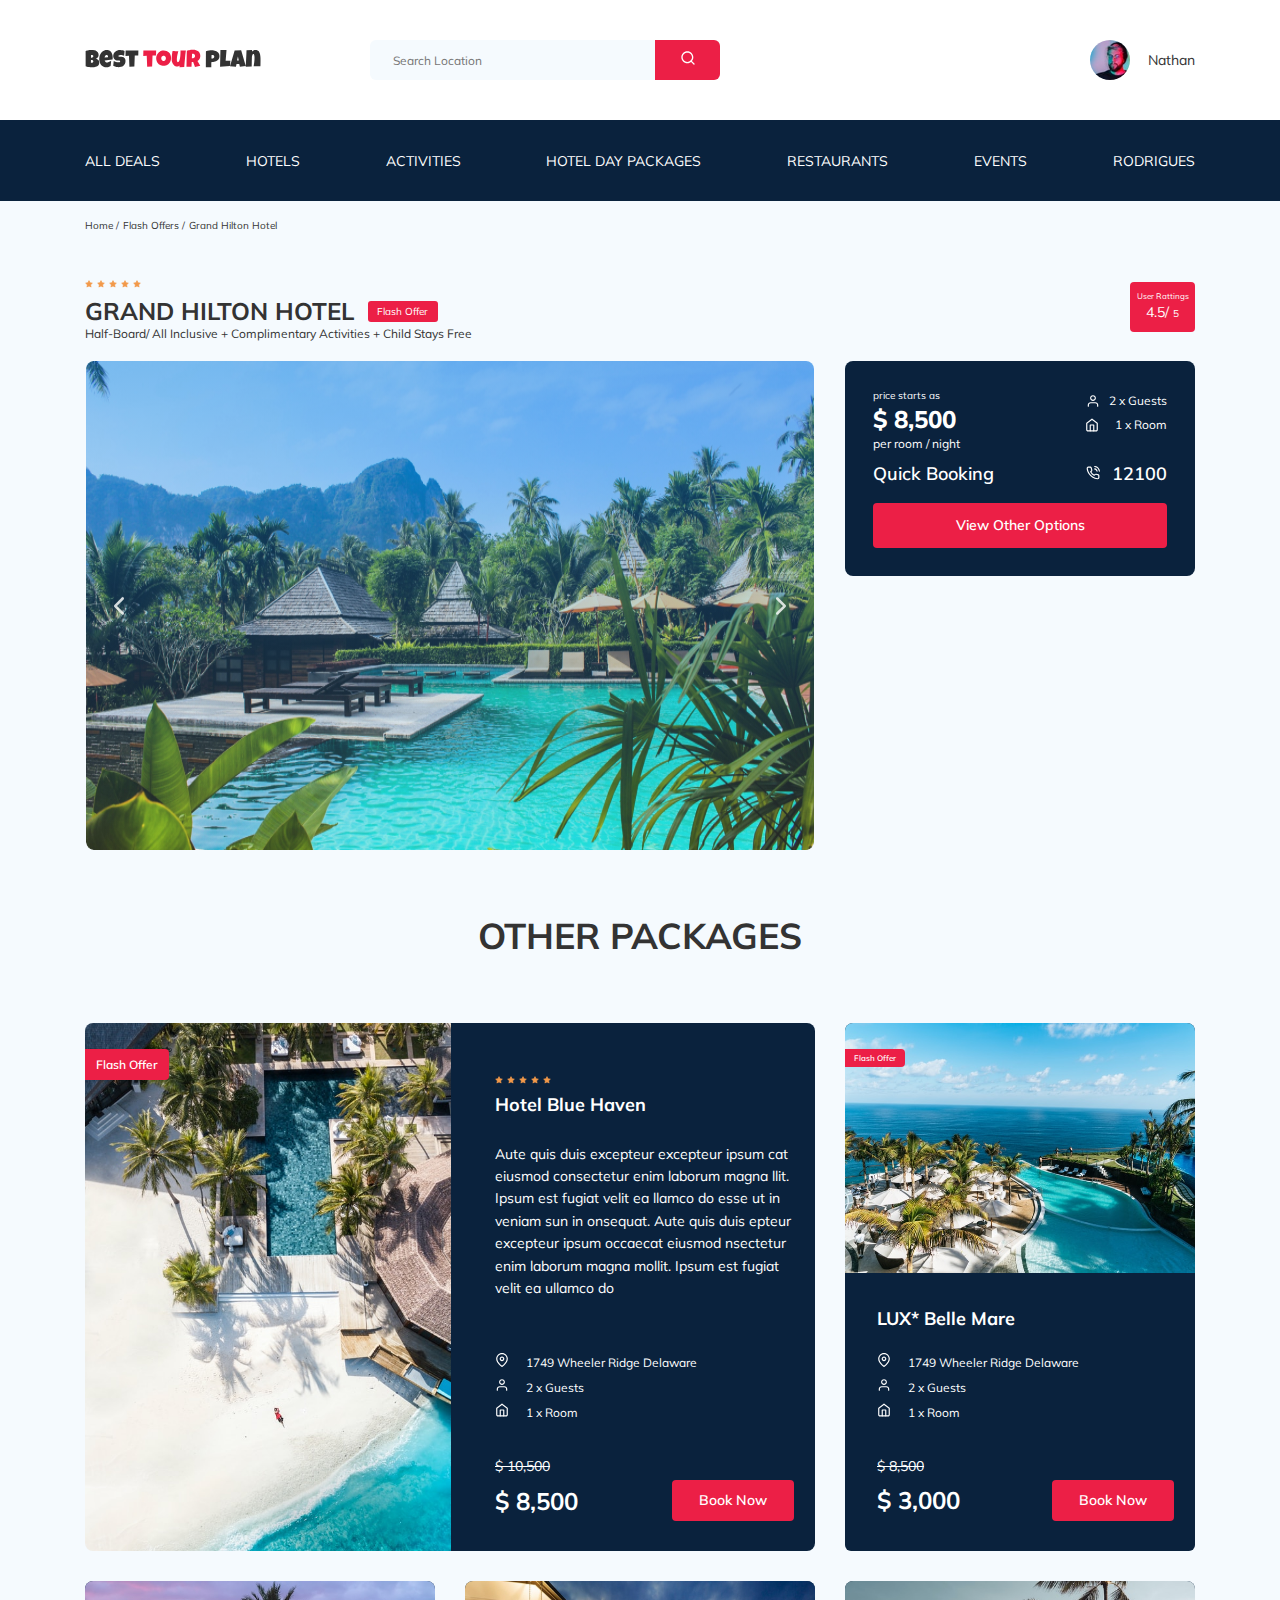
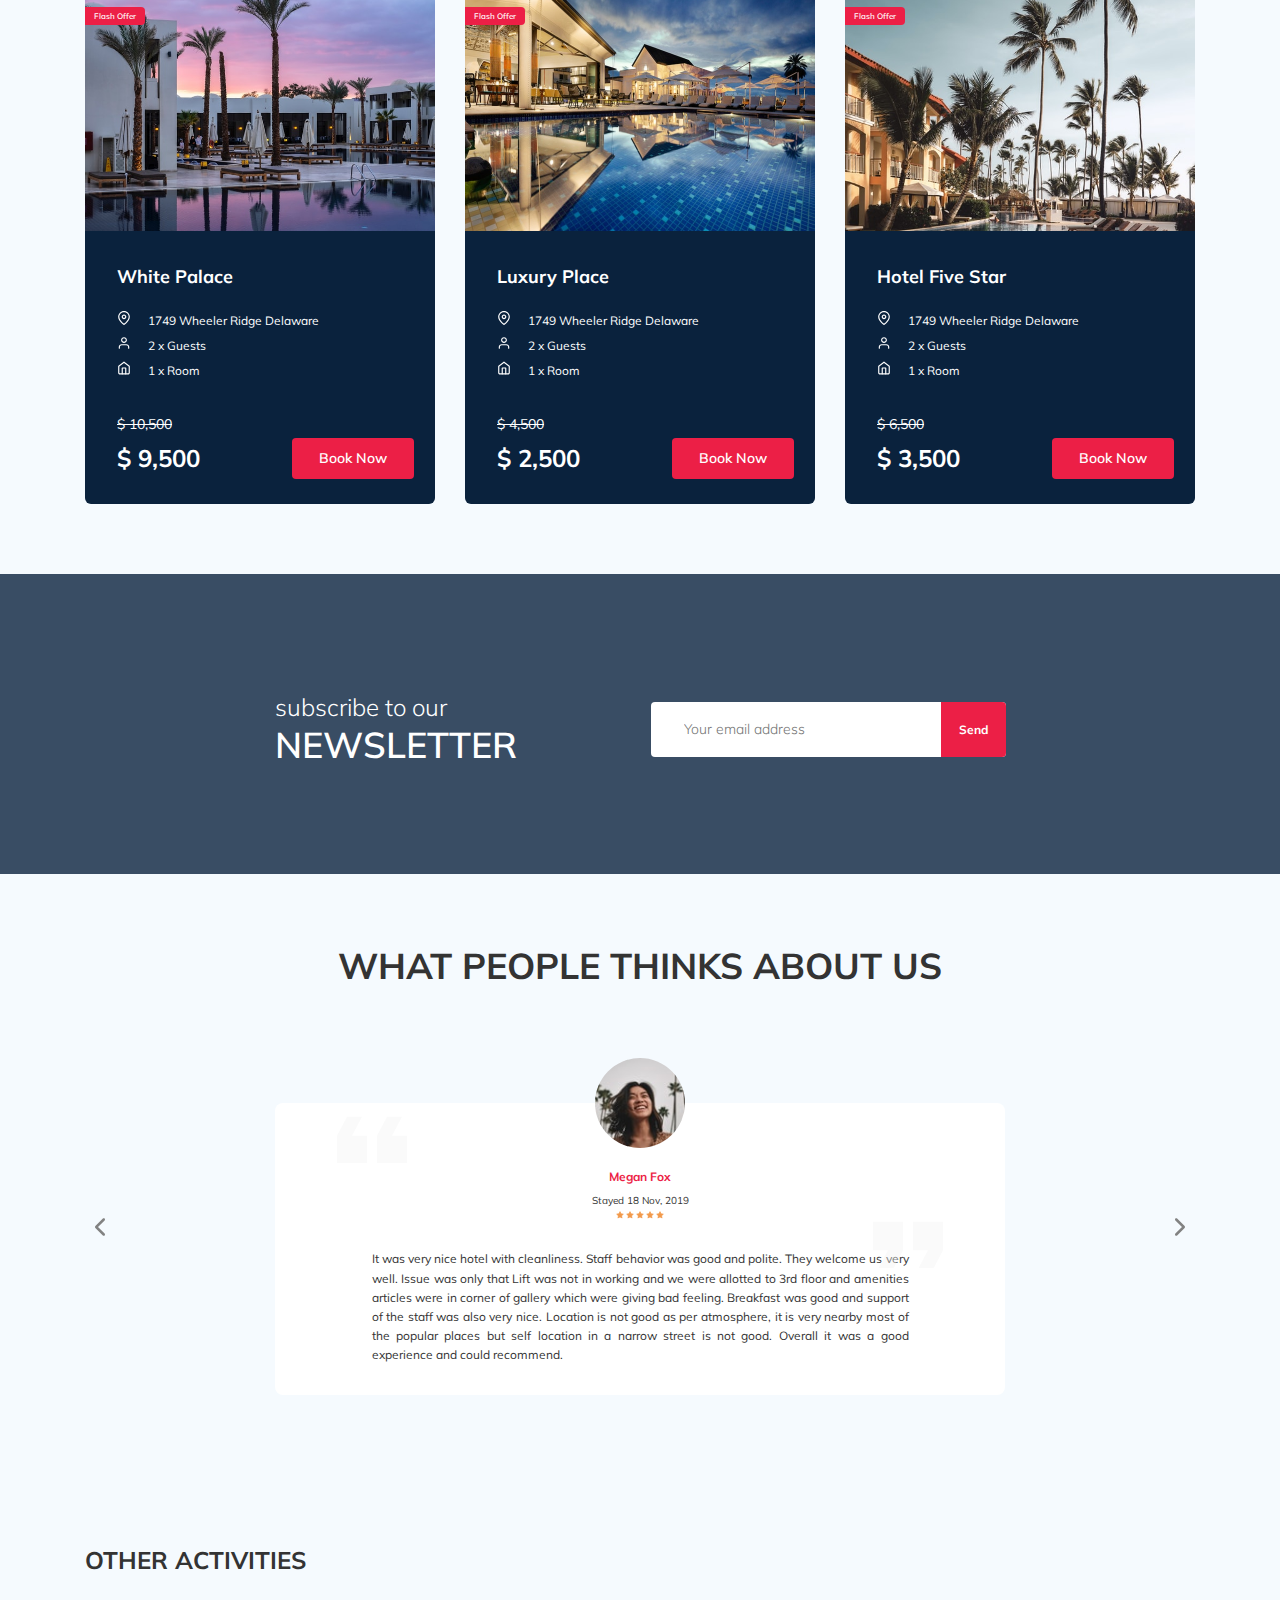
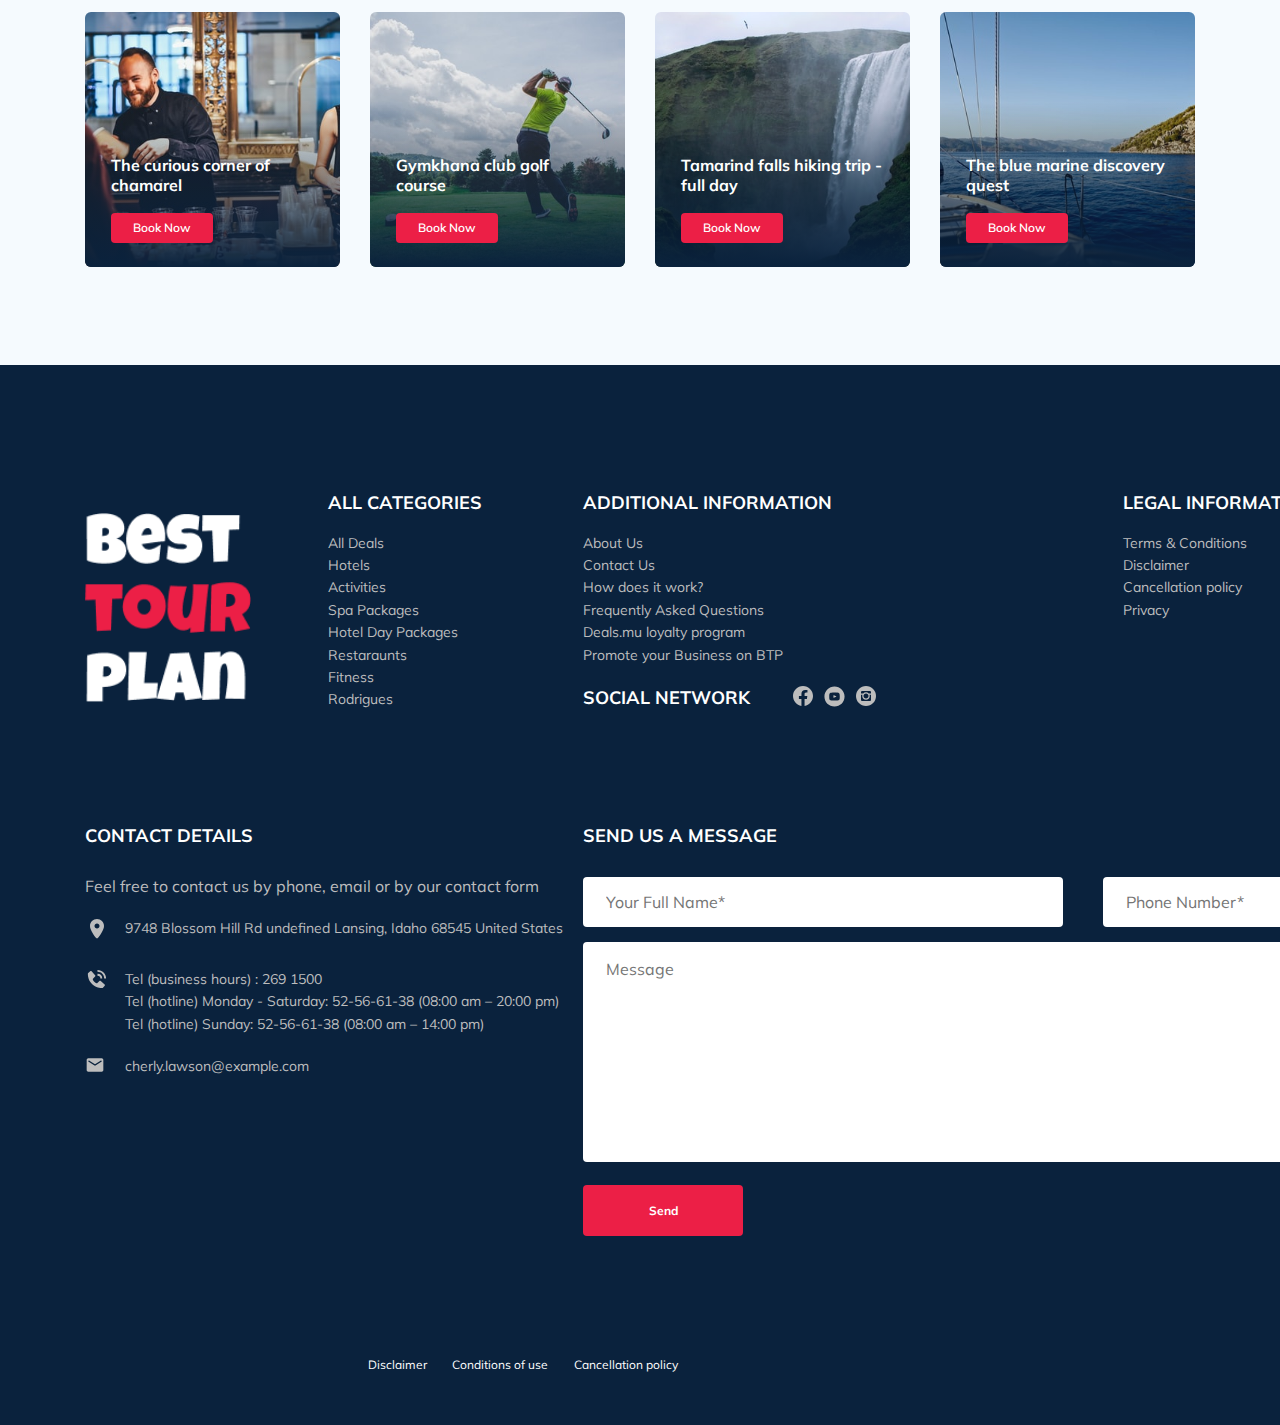
==== index.html @ 99353ed4 "fixed: mail sending" ====
<!DOCTYPE html>
<html lang="en">
  <head>
    <meta charset="UTF-8" />
    <meta name="viewport" content="width=device-width, initial-scale=1.0" />
    <title>Best Tour plan - Hotel booking</title>
    <link
      href="https://fonts.googleapis.com/css2?family=Muli:wght@400;700&family=Nunito:wght@400;700;800&display=swap"
      rel="stylesheet"
    />
    <link rel="stylesheet" href="css/swiper-bundle.min.css" />
    <link rel="stylesheet" href="css/style.css" />
  </head>
  <body>
    <header class="navbar navbar--mobile--fixed">
      <div class="container">
        <div class="navbar-top">
          <a href="#" class="logo">
            <img
              src="img/horizontal-logo.svg"
              alt="logo: best Tour Plan"
              class="logo__image"
            />
          </a>
          <form
            action="#"
            class="search navbar__search navbar__search--mobile--hidden"
          >
            <input
              type="text"
              class="search__input"
              placeholder="Search Location"
            />
            <button class="search__button">
              <img src="img/search.svg" alt="Icon:search" />
            </button>
          </form>

          <a href="#" class="user navbar__user navbar__user--mobile--hidden">
            <img
              src="img/user-avatar.jpg"
              alt="avatar: Nathan"
              class="user__avatar"
            />
            <span class="user__name">
              Nathan
            </span>
          </a>
          <!-- /.user -->
          <button class="menu-button navbar-top__menu-button">
            <span class="menu-button__line"></span>
            <span class="menu-button__line"></span>
            <span class="menu-button__line"></span>
          </button>
        </div>
        <!-- //navbar-top -->
      </div>
      <!-- /.container -->
      <div class="navbar-bottom">
        <div class="container">
          <ul class="navbar-menu">
            <li class="navbar-menu__item navbar-menu__item--mobile--visible">
              <a
                href="#"
                class="user navbar__user navbar__user--mobile--visible"
              >
                <img
                  src="img/user-avatar.jpg"
                  alt="avatar: Nathan"
                  class="user__avatar"
                />
                <span class="user__name user__name--light">
                  Nathan
                </span>
              </a>
              <!-- /.user -->
            </li>
            <li class="navbar-menu__item navbar-menu__item--mobile--visible">
              <form
                action="#"
                class="search navbar__search navbar__search--mobile--visible"
              >
                <input
                  type="text"
                  class="search__input"
                  placeholder="Search Location"
                />
                <button class="search__button">
                  <img src="img/search.svg" alt="Icon:search" />
                </button>
              </form>
            </li>
            <li class="navbar-menu__item">
              <a href="#" class="navbar-menu__link">All Deals</a>
            </li>
            <li class="navbar-menu__item">
              <a href="#" class="navbar-menu__link">Hotels</a>
            </li>
            <li class="navbar-menu__item">
              <a href="#" class="navbar-menu__link">Activities</a>
            </li>
            <li class="navbar-menu__item">
              <a href="#" class="navbar-menu__link">Hotel Day Packages</a>
            </li>
            <li class="navbar-menu__item">
              <a href="#" class="navbar-menu__link">Restaurants</a>
            </li>
            <li class="navbar-menu__item">
              <a href="#" class="navbar-menu__link">Events</a>
            </li>
            <li class="navbar-menu__item">
              <a href="#" class="navbar-menu__link">Rodrigues</a>
            </li>
          </ul>
          <!-- /.navbar-menu -->
        </div>
        <!-- /.container -->
      </div>
      <!-- /.navbar-bottom -->
      <!--
      <div class="mini navbar-bottom">
        <a href="#" class="mini navbar__user">
          <img
            src="img/user-avatar.jpg"
            alt="avatar: Nathan"
            class="user__avatar"
          />
          <span class="mini user__name">
            Nathan
          </span>
        </a>
        <form action="#" class="mini navbar__search">
          <input
            type="text"
            class="search__input"
            placeholder="Search Location"
          />
          <button class="search__button">
            <img src="img/search.svg" alt="Icon:search" />
          </button>
        </form>
        <ul class="mini navbar-menu">
          <li class="navbar-menu__item">
            <a href="#" class="navbar-menu__link">All Deals</a>
          </li>
          <li class="navbar-menu__item">
            <a href="#" class="navbar-menu__link">Hotels</a>
          </li>
          <li class="navbar-menu__item">
            <a href="#" class="navbar-menu__link">Activities</a>
          </li>
          <li class="navbar-menu__item">
            <a href="#" class="navbar-menu__link">Hotel Day Packages</a>
          </li>
          <li class="navbar-menu__item">
            <a href="#" class="navbar-menu__link">Restaurants</a>
          </li>
          <li class="navbar-menu__item">
            <a href="#" class="navbar-menu__link">Events</a>
          </li>
          <li class="navbar-menu__item">
            <a href="#" class="navbar-menu__link">Rodrigues</a>
          </li>
        </ul>
      </div>
      <!- /.navbar-bottom mini -->
    </header>
    <div class="breadcrumbs">
      <div class="container">
        <ul class="breadcrumbs-list">
          <li class="breadcrumbs-list__item">
            <a href="" class="breadcrumbs__link">Home</a>
          </li>
          <li class="breadcrumbs-list__item">
            <a href="" class="breadcrumbs__link">Flash Offers</a>
          </li>
          <li class="breadcrumbs-list__item">Grand Hilton Hotel</li>
        </ul>
      </div>
    </div>
    <!-- /.breadcrumps -->
    <section class="hotel">
      <div class="container">
        <div class="hotel-information">
          <div class="hotel-wrapper">
            <div class="stars">
              <img src="img/Star.svg" alt="star" />
              <img src="img/Star.svg" alt="star" />
              <img src="img/Star.svg" alt="star" />
              <img src="img/Star.svg" alt="star" />
              <img src="img/Star.svg" alt="star" />
            </div>
            <h1 class="hotel-name hotel-information__name">
              GRAND HILTON HOTEL
            </h1>
            <span class="offer hotel-information__offer">Flash Offer</span>
            <p class="hotel-content">
              Half-Board/ All Inclusive + Complimentary Activities + Child Stays
              Free
            </p>
          </div>
          <!-- /.hotel-wrapper -->

          <div class="rating hotel-info__rating">
            <span class="rating__text">User Rattings</span>
            <span class="rating__counter">
              4.5/
              <span class="five">5</span>
            </span>
          </div>
          <!-- /.hotel-info__right -->
        </div>
        <!-- /.hotel-about__left -->
        <div class="hotel-grid">
          <!-- Slider main container -->
          <div class="swiper-container hotel-slider hotel__slider">
            <!-- Additional required wrapper -->
            <div class="swiper-wrapper">
              <!-- Slides -->
              <div class="swiper-slide hotel-slider__item">
                <img
                  class="hotel-slider__image"
                  src="img/Bali.jpg"
                  alt="slide"
                />
              </div>
              <div class="swiper-slide hotel-slider__item">
                <img
                  class="hotel-slider__image"
                  src="img/Dubai.jpg"
                  alt="slide"
                />
              </div>
              <div class="swiper-slide hotel-slider__item">
                <img
                  class="hotel-slider__image"
                  src="img/bedroom.jpg"
                  alt="slide"
                />
              </div>

              <div class="swiper-slide hotel-slider__item">
                <img
                  class="hotel-slider__image"
                  src="img/Dominikana.jpg"
                  alt="slide"
                />
              </div>

              <div class="swiper-slide hotel-slider__item">
                <img
                  class="hotel-slider__image"
                  src="img/Egypt.jpg"
                  alt="slide"
                />
              </div>
            </div>

            <!-- If we need navigation buttons -->
            <button
              class="hotel-slider__button hotel-slider__button--prev"
            ></button>
            <button
              class="hotel-slider__button hotel-slider__button--next"
            ></button>
          </div>
          <!-- /.swiper-container -->

          <div class="hotel-right">
            <div class="booking">
              <div class="booking__info">
                <div class="booking__price">
                  <span class="booking__start">price starts as</span>
                  <strong class="booking__pricetag">$ 8,500</strong>
                  <span class="booking__per-room">per room / night</span>
                </div>
                <!-- /.booking__price -->
                <div class="booking__room">
                  <div class="booking__text">
                    <img
                      src="img/user.svg"
                      alt="Icon: Persona"
                      class="booking__icon"
                    />
                    <span class="booking__description">2 x Guests</span>
                  </div>
                  <div class="booking__text">
                    <img
                      src="img/home.svg"
                      alt="Icon: Home"
                      class="booking__icon"
                    />
                    <span class="booking__description">1 x Room</span>
                  </div>
                </div>
                <!-- /.booking__room -->
              </div>
              <!-- /.booking__info -->
              <div class="booking__call-center">
                <span class="booking__heading">Quick Booking</span>
                <a class="booking__number" href="tel:12100">
                  <img src="img/phone.svg" alt="Icon: phone" />
                  <span class="booking__numb">12100</span>
                </a>
              </div>
              <!-- /.call-center -->
              <button class="button booking__button">View Other Options</button>
            </div>
            <!-- /.booking -->
            <div class="map">
              <iframe
                class="booking__iframe"
                src="https://api-maps.yandex.ru/2.1/e84d10e4-eaee-4948-89c4-967a45def426&load=package.full&lang=ru_RU"
                style="width: 100%;"
                height="213"
                allowfullscreen=""
                aria-hidden="false"
                tabindex="0"
              ></iframe>
            </div>
            <!-- /.map -->
          </div>
          <!-- /.hotel-right -->
        </div>
        <!-- /.hotel-grid -->
      </div>
      <!-- /.container -->
    </section>
    <!-- /.hotel-info -->
    <section class="packages">
      <div class="container">
        <h3 class="packages__title">other packages</h3>
        <div class="packages-wrapper">
          <div class="packages__infocard">
            <div class="packages__infocard__left">
              <img
                src="img/hotel-beach.jpg"
                alt="image: Hotel photo"
                class="infocard__big-photo"
              />
              <span class="packages__infocard__left-title">Flash Offer</span>
            </div>
            <!-- /. hotel__infocard__left-->
            <div class="packages__infocard__right">
              <div class="infocard__rating">
                <img src="img/Star.svg" alt="star" />
                <img src="img/Star.svg" alt="star" />
                <img src="img/Star.svg" alt="star" />
                <img src="img/Star.svg" alt="star" />
                <img src="img/Star.svg" alt="star" />
              </div>
              <h3 class="infocard__title">Hotel Blue Haven</h3>
              <p class="infocard__text">
                Aute quis duis excepteur excepteur ipsum cat eiusmod consectetur
                enim laborum magna llit. Ipsum est fugiat velit ea llamco do
                esse ut in veniam sun in onsequat. Aute quis duis epteur
                excepteur ipsum occaecat eiusmod nsectetur enim laborum magna
                mollit. Ipsum est fugiat velit ea ullamco do
              </p>
              <ul class="packages__infocard__list">
                <li class="packages__infocard__item">
                  <img
                    src="img/map-pin.svg"
                    alt=""
                    class="infocard__item-icon"
                  />
                  1749 Wheeler Ridge Delaware
                </li>
                <li class="packages__infocard__item">
                  <img src="img/man.svg" alt="" class="infocard__item-icon" />
                  2 x Guests
                </li>
                <li class="packages__infocard__item">
                  <img src="img/dom.svg" alt="" class="infocard__item-icon" />
                  1 x Room
                </li>
              </ul>
              <div class="packages__infocard-prices">
                <span class="packages__old-price">$ 10,500</span>
                <span class="packages__new-price">$ 8,500</span>
                <button class="packages__infocard__button">Book Now</button>
              </div>
              <!-- /. packages__infocard-prices-->
            </div>
            <!-- /.packages__infocard-right -->
          </div>
          <!-- /.packages__infocard -->
          <div class="packages__infocard-small">
            <div class="infocard__top">
              <img
                src="img/hotel-pool.jpg"
                alt=""
                class="infocard__top-photo"
              />
              <span class="hotel-view__title">Flash Offer</span>
            </div>
            <div class="infocard__bottom">
              <h2 class="infocard__bottom__title">LUX* Belle Mare</h2>
              <ul class="packages__infocard__list">
                <li class="packages__infocard__item">
                  <img
                    src="img/map-pin.svg"
                    alt=""
                    class="infocard__item-icon"
                  />
                  1749 Wheeler Ridge Delaware
                </li>
                <li class="packages__infocard__item">
                  <img src="img/man.svg" alt="" class="infocard__item-icon" />
                  2 x Guests
                </li>
                <li class="packages__infocard__item">
                  <img src="img/dom.svg" alt="" class="infocard__item-icon" />
                  1 x Room
                </li>
              </ul>
              <div class="packages__infocard-prices">
                <span class="packages__old-price">$ 8,500</span>
                <span class="packages__new-price">$ 3,000</span>
                <button class="packages__infocard__button">Book Now</button>
              </div>
            </div>
            <!-- /.packages__infocard-prices -->

            <!-- /.infocard__bottom -->
          </div>
          <!-- /. packages__infocard-small-->
          <div class="packages__infocard-small">
            <div class="infocard__top">
              <img
                src="img/hotel-palms.jpg"
                alt=""
                class="infocard__top-photo"
              />
              <span class="hotel-view__title">Flash Offer</span>
            </div>
            <div class="infocard__bottom">
              <h2 class="infocard__bottom__title">White Palace</h2>
              <ul class="packages__infocard__list">
                <li class="packages__infocard__item">
                  <img
                    src="img/map-pin.svg"
                    alt=""
                    class="infocard__item-icon"
                  />
                  1749 Wheeler Ridge Delaware
                </li>
                <li class="packages__infocard__item">
                  <img src="img/man.svg" alt="" class="infocard__item-icon" />
                  2 x Guests
                </li>
                <li class="packages__infocard__item">
                  <img src="img/dom.svg" alt="" class="infocard__item-icon" />
                  1 x Room
                </li>
              </ul>
              <div class="packages__infocard-prices">
                <span class="packages__old-price">$ 10,500</span>
                <span class="packages__new-price">$ 9,500</span>
                <button class="packages__infocard__button">Book Now</button>
              </div>
            </div>
            <!-- /.packages__infocard-prices -->

            <!-- /.infocard__bottom -->
          </div>
          <!-- /. packages__infocard-small-->
          <div class="packages__infocard-small">
            <div class="infocard__top">
              <img
                src="img/hotel-canteen.jpg"
                alt=""
                class="infocard__top-photo"
              />
              <span class="hotel-view__title">Flash Offer</span>
            </div>
            <div class="infocard__bottom">
              <h2 class="infocard__bottom__title">Luxury Place</h2>
              <ul class="packages__infocard__list">
                <li class="packages__infocard__item">
                  <img
                    src="img/map-pin.svg"
                    alt=""
                    class="infocard__item-icon"
                  />
                  1749 Wheeler Ridge Delaware
                </li>
                <li class="packages__infocard__item">
                  <img src="img/man.svg" alt="" class="infocard__item-icon" />
                  2 x Guests
                </li>
                <li class="packages__infocard__item">
                  <img src="img/dom.svg" alt="" class="infocard__item-icon" />
                  1 x Room
                </li>
              </ul>
              <div class="packages__infocard-prices">
                <span class="packages__old-price">$ 4,500</span>
                <span class="packages__new-price">$ 2,500</span>
                <button class="packages__infocard__button">Book Now</button>
              </div>
            </div>
            <!-- /.packages__infocard-prices -->

            <!-- /.infocard__bottom -->
          </div>
          <!-- /. packages__infocard-small-->
          <div class="packages__infocard-small">
            <div class="infocard__top">
              <img
                src="img/hotel-palms2.jpg"
                alt=""
                class="infocard__top-photo"
              />
              <span class="hotel-view__title">Flash Offer</span>
            </div>
            <div class="infocard__bottom">
              <h2 class="infocard__bottom__title">Hotel Five Star</h2>
              <ul class="packages__infocard__list">
                <li class="packages__infocard__item">
                  <img
                    src="img/map-pin.svg"
                    alt=""
                    class="infocard__item-icon"
                  />
                  1749 Wheeler Ridge Delaware
                </li>
                <li class="packages__infocard__item">
                  <img src="img/man.svg" alt="" class="infocard__item-icon" />
                  2 x Guests
                </li>
                <li class="packages__infocard__item">
                  <img src="img/dom.svg" alt="" class="infocard__item-icon" />
                  1 x Room
                </li>
              </ul>
              <div class="packages__infocard-prices">
                <span class="packages__old-price">$ 6,500</span>
                <span class="packages__new-price">$ 3,500</span>
                <button class="packages__infocard__button">Book Now</button>
              </div>
            </div>
            <!-- /.packages__infocard-prices -->

            <!-- /.infocard__bottom -->
          </div>
          <!-- /. packages__infocard-small-->
        </div>

        <!-- /.packages-wrapper -->
      </div>
      <!-- /.container -->
    </section>
    <!-- /.packages -->
    <section
      class="newsletter parallax-window"
      data-parallax="scroll"
      data-image-src="img/background.jpg"
    >
      <div class="newsletter-wrapper">
        <h2 class="newsletter-title newsletter__title">
          subscribe to our
          <span class="newsletter-title__strong">Newsletter</span>
        </h2>
        <form action="#" class="subscribe newsletter__subscribe">
          <input
            type="text"
            class="subscribe__input"
            placeholder="Your email address"
          />
          <button class="subscribe__button">
            Send
          </button>
        </form>
      </div>
      <!-- /.newsletter-wrapper -->
    </section>
    <!-- /.newsletter -->
    <section class="reviews">
      <div class="container">
        <h2 class="reviews__title">What people thinks about us</h2>

        <div class="swiper-container reviews-slider">
          <div class="swiper-wrapper">
            <div class="swiper-slide">
              <div class="reviews-slider__item">
                <div class="reviews-slider__profile">
                  <img
                    src="img/review-avatar.jpg"
                    alt="Photo: Megan Fox"
                    class="reviews-slider__avatar"
                  />
                  <h3 class="reviews-slider__username">Megan Fox</h3>
                  <span class="reviews-slider__date">Stayed 18 Nov, 2019</span>
                  <div class="reviews-slider__rating">
                    <img src="img/Star.svg" alt="star" />
                    <img src="img/Star.svg" alt="star" />
                    <img src="img/Star.svg" alt="star" />
                    <img src="img/Star.svg" alt="star" />
                    <img src="img/Star.svg" alt="star" />
                  </div>
                  <!-- /.reviews-slider__rating -->
                </div>
                <!-- /.reviews-slider__profile -->
                <p class="reviews-slider__text">
                  It was very nice hotel with cleanliness. Staff behavior was
                  good and polite. They welcome us very well. Issue was only
                  that Lift was not in working and we were allotted to 3rd floor
                  and amenities articles were in corner of gallery which were
                  giving bad feeling. Breakfast was good and support of the
                  staff was also very nice. Location is not good as per
                  atmosphere, it is very nearby most of the popular places but
                  self location in a narrow street is not good. Overall it was a
                  good experience and could recommend.
                </p>
              </div>
              <!-- /.reviews-slider__item -->
            </div>
            <!-- /.swiper-slide -->
            <div class="swiper-slide">
              <div class="reviews-slider__item">
                <div class="reviews-slider__profile">
                  <img
                    src="img/JakieChan.jpg"
                    alt="Photo: Jakie Chan"
                    class="reviews-slider__avatar"
                  />
                  <h3 class="reviews-slider__username">Jakie Chan</h3>
                  <span class="reviews-slider__date">Stayed 01 June, 2018</span>
                  <div class="reviews-slider__rating">
                    <img src="img/Star.svg" alt="star" />
                    <img src="img/Star.svg" alt="star" />
                    <img src="img/Star.svg" alt="star" />
                    <img src="img/Star.svg" alt="star" />
                    <img src="img/Star.svg" alt="star" />
                  </div>
                  <!-- /.reviews-slider__rating -->
                </div>
                <!-- /.reviews-slider__profile -->
                <p class="reviews-slider__text">
                  It was very nice hotel with cleanliness. Staff behavior was
                  good and polite. They welcome us very well. Issue was only
                  that Lift was not in working and we were allotted to 3rd floor
                  and amenities articles were in corner of gallery which were
                </p>
              </div>
              <!-- /.reviews-slider__item -->
            </div>
            <!-- /.swiper-slide -->
            <div class="swiper-slide">
              <div class="reviews-slider__item">
                <div class="reviews-slider__profile">
                  <img
                    src="img/JhonyPitt.jpg"
                    alt="Photo: Jhony Pitt"
                    class="reviews-slider__avatar"
                  />
                  <h3 class="reviews-slider__username">Jhony Pitt</h3>
                  <span class="reviews-slider__date">Stayed 11 Sept, 2020</span>
                  <div class="reviews-slider__rating">
                    <img src="img/Star.svg" alt="star" />
                    <img src="img/Star.svg" alt="star" />
                    <img src="img/Star.svg" alt="star" />
                    <img src="img/Star.svg" alt="star" />
                    <img src="img/Star.svg" alt="star" />
                  </div>
                  <!-- /.reviews-slider__rating -->
                </div>
                <!-- /.reviews-slider__profile -->
                <p class="reviews-slider__text">
                  Lorem ipsum dolor sit amet consectetur adipisicing elit.
                  Adipisci ipsam quidem iure rerum? Sit nam maiores fugit?
                  Optio, assumenda odio perspiciatis magnam inventore hic
                  provident quos aliquam quia praesentium veniam.
                </p>
              </div>
              <!-- /.reviews-slider__item -->
            </div>
            <!-- /.swiper-slide -->
            <div class="swiper-slide">
              <div class="reviews-slider__item">
                <div class="reviews-slider__profile">
                  <img
                    src="img/EleonorRigby.jpg"
                    alt="Photo: Eleonor Rigby"
                    class="reviews-slider__avatar"
                  />
                  <h3 class="reviews-slider__username">Eleonor Rigby</h3>
                  <span class="reviews-slider__date">Stayed 15 Aug, 2019</span>
                  <div class="reviews-slider__rating">
                    <img src="img/Star.svg" alt="star" />
                    <img src="img/Star.svg" alt="star" />
                    <img src="img/Star.svg" alt="star" />
                    <img src="img/Star.svg" alt="star" />
                    <img src="img/Star.svg" alt="star" />
                  </div>
                  <!-- /.reviews-slider__rating -->
                </div>
                <!-- /.reviews-slider__profile -->
                <p class="reviews-slider__text">
                  It was very nice hotel with cleanliness. Lorem ipsum dolor sit
                  amet consectetur adipisicing elit. Beatae rerum exercitationem
                  non tempore alias magni neque tenetur aut, numquam enim
                  reprehenderit mollitia quidem ipsam ea debitis! Harum
                  assumenda nesciunt voluptatum!
                </p>
              </div>
              <!-- /.reviews-slider__item -->
            </div>
            <!-- /.swiper-slide -->
          </div>
          <!-- /.swiper-wrapper -->
          <button
            class="reviews-slider__button reviews-slider__button--prev"
          ></button>
          <button
            class="reviews-slider__button reviews-slider__button--next"
          ></button>
        </div>
        <!-- /.reviews-slider -->
      </div>
      <!-- /.container -->
    </section>
    <!-- /.reviews -->
    <section class="activities">
      <div class="container">
        <h2 class="activities__title">Other Activities</h2>
        <!-- /.activities__title -->
        <div class="activities-wrapper">
          <div class="card">
            <img
              src="img/activity-1.jpg"
              alt="The curious corner of chamarel"
              class="card__image"
            />
            <h3 class="card__title">The curious corner of chamarel</h3>
            <button class="card__button">Book Now</button>
          </div>
          <!-- /.card -->
          <div class="card">
            <img
              src="img/activity-2.jpg"
              alt="Gymkhana club golf course"
              class="card__image"
            />
            <h3 class="card__title">Gymkhana club golf course</h3>
            <button class="card__button">Book Now</button>
          </div>
          <!-- /.card -->
          <div class="card">
            <img
              src="img/activity-3.jpg"
              alt="Tamarind falls hiking trip - full day"
              class="card__image"
            />
            <h3 class="card__title">Tamarind falls hiking trip - full day</h3>
            <button class="card__button">Book Now</button>
          </div>
          <!-- /.card -->
          <div class="card">
            <img
              src="img/activity-4.jpg"
              alt="The blue marine discovery quest"
              class="card__image"
            />
            <h3 class="card__title">The blue marine discovery quest</h3>
            <button class="card__button">Book Now</button>
          </div>
          <!-- /.card -->
        </div>
      </div>
    </section>
    <!-- /.activities -->
    <section class="footer">
      <div class="container">
        <div class="footer-wrapper">
          <img
            class="logo footer__logo"
            src="img/vertical-logo.png"
            alt="logo: Best tour plan"
          />
          <div class="footer__list footer__categories">
            <h3 class="footer__title">ALL CATEGORIES</h3>
            <ul class="footer__ul">
              <li class="footer__item">
                <a href="#" class="footer__link">All Deals</a>
              </li>
              <li class="footer__item">
                <a href="#" class="footer__link">Hotels</a>
              </li>
              <li class="footer__item">
                <a href="#" class="footer__link">Activities</a>
              </li>
              <li class="footer__item">
                <a href="#" class="footer__link">Spa Packages</a>
              </li>
              <li class="footer__item">
                <a href="#" class="footer__link">Hotel Day Packages</a>
              </li>
              <li class="footer__item">
                <a href="#" class="footer__link">Restaraunts</a>
              </li>
              <li class="footer__item">
                <a href="#" class="footer__link">Fitness</a>
              </li>
              <li class="footer__item">
                <a href="#" class="footer__link">Rodrigues</a>
              </li>
            </ul>
          </div>
          <!-- /.footer__list -->
          <div class="footer__list footer__additional">
            <h3 class="footer__title footer__title-addit">
              ADDITIONAL INFORMATION
            </h3>
            <ul class="footer__ul">
              <li class="footer__item">
                <a href="#" class="footer__link">About Us</a>
              </li>
              <li class="footer__item">
                <a href="#" class="footer__link">Contact Us</a>
              </li>
              <li class="footer__item">
                <a href="#" class="footer__link">How does it work?</a>
              </li>
              <li class="footer__item">
                <a href="#" class="footer__link">Frequently Asked Questions</a>
              </li>
              <li class="footer__item">
                <a href="#" class="footer__link">Deals.mu loyalty program</a>
              </li>
              <li class="footer__item">
                <a href="#" class="footer__link">
                  Promote your Business on BTP
                </a>
              </li>
            </ul>
          </div>
          <!-- /.footer__list -->
          <div class="footer__social-network">
            <h3 class="footer__title footer__title--inline">Social Network</h3>
            <div class="footer__social-links">
              <a href="https://www.facebook.com/" class="footer__links">
                <img src="img/facebook-icon.svg" alt="Icon: facebook" />
              </a>
              <a href="https://www.youtube.com/" class="footer__links">
                <img src="img/youtube-icon.svg" alt="Icon: youtube" />
              </a>
              <a href="https://www.instagram.com" class="footer__links">
                <img src="img/insta-icon.svg" alt="Icon: instagram" />
              </a>
            </div>
          </div>
          <!-- /.footer__social-network -->
          <div class="footer__list footer__legal">
            <h3 class="footer__title">LEGAL INFORMATION</h3>
            <ul class="footer__ul">
              <li class="footer__item">
                <a href="#" class="footer__link">Terms & Conditions</a>
              </li>
              <li class="footer__item">
                <a href="#" class="footer__link">Disclaimer</a>
              </li>
              <li class="footer__item">
                <a href="#" class="footer__link">Cancellation policy</a>
              </li>
              <li class="footer__item">
                <a href="#" class="footer__link">Privacy</a>
              </li>
            </ul>
          </div>
          <!-- /.footer__list -->
          <div class="footer__contact-details">
            <h3 class="footer__title footer__title--mb-3">contact details</h3>
            <p class="footer__text">
              Feel free to contact us by phone, email or by our contact form
            </p>
            <ul class="footer__ul">
              <li class="footer__item footer__item--mb-2">
                <div class="footer__icon-wrapper">
                  <img
                    class="footer__icon"
                    src="img/map-marker.svg"
                    alt="icon: map-marker"
                  />
                </div>
                9748 Blossom Hill Rd undefined Lansing, Idaho 68545 United
                States
              </li>
              <li class="footer__item footer__item--mb-2">
                <div class="footer__icon-wrapper">
                  <img
                    class="footer__icon"
                    src="img/phone-call.svg"
                    alt="icon: phone call"
                  />
                </div>
                Tel (business hours) : 269 1500
                <br />
                Tel (hotline) Monday - Saturday: 52-56-61-38 (08:00 am – 20:00
                pm)
                <br />
                Tel (hotline) Sunday: 52-56-61-38 (08:00 am – 14:00 pm)
              </li>
              <li class="footer__item footer__item--mb-2">
                <div class="footer__icon-wrapper">
                  <img
                    class="footer__icon"
                    src="img/email.svg"
                    alt="icon: email"
                  />
                </div>
                cherly.lawson@example.com
              </li>
            </ul>
          </div>
          <!-- /.footer__contact-details -->
          <div class="footer__contact-form">
            <h3 class="footer__title footer__title--mb-3">Send us a message</h3>
            <form action="send.php" method="POST" class="footer__form">
              <input
                type="text"
                class="input footer__input"
                placeholder="Your Full Name*"
                name="name"
              />
              <input
                type="text"
                class="input footer__input"
                placeholder="Phone Number*"
                name="phone"
              />
              <textarea
                class="footer__message"
                cols="20"
                rows="10"
                placeholder="Message"
                name="message"
              ></textarea>
              <button class="button footer__button">Send</button>
              <span class="footer__info">* Required Fields</span>
            </form>
            <!-- /.footer__form -->
          </div>
          <!-- /.footer__contact-form -->
          <div class="footer__policy">
            <div class="footer__policy-wrapper">
              <ul class="footer__policy-list">
                <li class="footer__policy-item">
                  <a class="footer__item-link" href="#">Disclaimer</a>
                </li>
                <li class="footer__policy-item">
                  <a class="footer__item-link" href="#">Conditions of use</a>
                </li>
                <li class="footer__policy-item">
                  <a class="footer__item-link" href="#">Cancellation policy</a>
                </li>
              </ul>
              <div class="footer__pay">
                <a class="footer__pay-icon" href="#">
                  <img src="img/pay-cards.png" alt="icon: Pay cards" />
                </a>
              </div>
              <!-- /.footer__pay -->
            </div>
            <!-- /.footer__policy-wrapper -->
          </div>
          <!-- /.footer__policy -->
        </div>
        <!-- /.footer-wrapper -->
      </div>
      <!-- /.container -->
    </section>
    <!-- /.footer -->

    <script src="https://ajax.googleapis.com/ajax/libs/jquery/1.11.0/jquery.min.js"></script>
    <script src="js/swiper-bundle.min.js"></script>
    <script src="js/parallax.js"></script>
    <script src="js/main.js"></script>
  </body>
</html>
---- css/style.css ----
* {
  box-sizing: border-box;
  outline: none;
}

body {
  font-family: 'Muli', sans-serif;
  color: #333333;
  background-color: #F5FAFE;
}

.container {
  max-width: 1110px;
  margin: auto;
}

img {
  max-width: 100%;
}

/*! normalize.css v8.0.1 | MIT License | github.com/necolas/normalize.css */
/* Document
   ========================================================================== */
/**
 * 1. Correct the line height in all browsers.
 * 2. Prevent adjustments of font size after orientation changes in iOS.
 */
html {
  line-height: 1.15;
  /* 1 */
  -webkit-text-size-adjust: 100%;
  /* 2 */
}

/* Sections
   ========================================================================== */
/**
 * Remove the margin in all browsers.
 */
body {
  margin: 0;
}

/**
 * Render the `main` element consistently in IE.
 */
main {
  display: block;
}

/**
 * Correct the font size and margin on `h1` elements within `section` and
 * `article` contexts in Chrome, Firefox, and Safari.
 */
h1 {
  font-size: 2em;
  margin: 0.67em 0;
}

/* Grouping content
   ========================================================================== */
/**
 * 1. Add the correct box sizing in Firefox.
 * 2. Show the overflow in Edge and IE.
 */
hr {
  box-sizing: content-box;
  /* 1 */
  height: 0;
  /* 1 */
  overflow: visible;
  /* 2 */
}

/**
 * 1. Correct the inheritance and scaling of font size in all browsers.
 * 2. Correct the odd `em` font sizing in all browsers.
 */
pre {
  font-family: monospace, monospace;
  /* 1 */
  font-size: 1em;
  /* 2 */
}

/* Text-level semantics
   ========================================================================== */
/**
 * Remove the gray background on active links in IE 10.
 */
a {
  background-color: transparent;
}

/**
 * 1. Remove the bottom border in Chrome 57-
 * 2. Add the correct text decoration in Chrome, Edge, IE, Opera, and Safari.
 */
abbr[title] {
  border-bottom: none;
  /* 1 */
  text-decoration: underline;
  /* 2 */
  text-decoration: underline dotted;
  /* 2 */
}

/**
 * Add the correct font weight in Chrome, Edge, and Safari.
 */
b,
strong {
  font-weight: bolder;
}

/**
 * 1. Correct the inheritance and scaling of font size in all browsers.
 * 2. Correct the odd `em` font sizing in all browsers.
 */
code,
kbd,
samp {
  font-family: monospace, monospace;
  /* 1 */
  font-size: 1em;
  /* 2 */
}

/**
 * Add the correct font size in all browsers.
 */
small {
  font-size: 80%;
}

/**
 * Prevent `sub` and `sup` elements from affecting the line height in
 * all browsers.
 */
sub,
sup {
  font-size: 75%;
  line-height: 0;
  position: relative;
  vertical-align: baseline;
}

sub {
  bottom: -0.25em;
}

sup {
  top: -0.5em;
}

/* Embedded content
   ========================================================================== */
/**
 * Remove the border on images inside links in IE 10.
 */
img {
  border-style: none;
}

/* Forms
   ========================================================================== */
/**
 * 1. Change the font styles in all browsers.
 * 2. Remove the margin in Firefox and Safari.
 */
button,
input,
optgroup,
select,
textarea {
  font-family: inherit;
  /* 1 */
  font-size: 100%;
  /* 1 */
  line-height: 1.15;
  /* 1 */
  margin: 0;
  /* 2 */
}

/**
 * Show the overflow in IE.
 * 1. Show the overflow in Edge.
 */
button,
input {
  /* 1 */
  overflow: visible;
}

/**
 * Remove the inheritance of text transform in Edge, Firefox, and IE.
 * 1. Remove the inheritance of text transform in Firefox.
 */
button,
select {
  /* 1 */
  text-transform: none;
}

/**
 * Correct the inability to style clickable types in iOS and Safari.
 */
button,
[type="button"],
[type="reset"],
[type="submit"] {
  -webkit-appearance: button;
}

/**
 * Remove the inner border and padding in Firefox.
 */
button::-moz-focus-inner,
[type="button"]::-moz-focus-inner,
[type="reset"]::-moz-focus-inner,
[type="submit"]::-moz-focus-inner {
  border-style: none;
  padding: 0;
}

/**
 * Restore the focus styles unset by the previous rule.
 */
button:-moz-focusring,
[type="button"]:-moz-focusring,
[type="reset"]:-moz-focusring,
[type="submit"]:-moz-focusring {
  outline: 1px dotted ButtonText;
}

/**
 * Correct the padding in Firefox.
 */
fieldset {
  padding: 0.35em 0.75em 0.625em;
}

/**
 * 1. Correct the text wrapping in Edge and IE.
 * 2. Correct the color inheritance from `fieldset` elements in IE.
 * 3. Remove the padding so developers are not caught out when they zero out
 *    `fieldset` elements in all browsers.
 */
legend {
  box-sizing: border-box;
  /* 1 */
  color: inherit;
  /* 2 */
  display: table;
  /* 1 */
  max-width: 100%;
  /* 1 */
  padding: 0;
  /* 3 */
  white-space: normal;
  /* 1 */
}

/**
 * Add the correct vertical alignment in Chrome, Firefox, and Opera.
 */
progress {
  vertical-align: baseline;
}

/**
 * Remove the default vertical scrollbar in IE 10+.
 */
textarea {
  overflow: auto;
}

/**
 * 1. Add the correct box sizing in IE 10.
 * 2. Remove the padding in IE 10.
 */
[type="checkbox"],
[type="radio"] {
  box-sizing: border-box;
  /* 1 */
  padding: 0;
  /* 2 */
}

/**
 * Correct the cursor style of increment and decrement buttons in Chrome.
 */
[type="number"]::-webkit-inner-spin-button,
[type="number"]::-webkit-outer-spin-button {
  height: auto;
}

/**
 * 1. Correct the odd appearance in Chrome and Safari.
 * 2. Correct the outline style in Safari.
 */
[type="search"] {
  -webkit-appearance: textfield;
  /* 1 */
  outline-offset: -2px;
  /* 2 */
}

/**
 * Remove the inner padding in Chrome and Safari on macOS.
 */
[type="search"]::-webkit-search-decoration {
  -webkit-appearance: none;
}

/**
 * 1. Correct the inability to style clickable types in iOS and Safari.
 * 2. Change font properties to `inherit` in Safari.
 */
::-webkit-file-upload-button {
  -webkit-appearance: button;
  /* 1 */
  font: inherit;
  /* 2 */
}

/* Interactive
   ========================================================================== */
/*
 * Add the correct display in Edge, IE 10+, and Firefox.
 */
details {
  display: block;
}

/*
 * Add the correct display in all browsers.
 */
summary {
  display: list-item;
}

/* Misc
   ========================================================================== */
/**
 * Add the correct display in IE 10+.
 */
template {
  display: none;
}

/**
 * Add the correct display in IE 10.
 */
[hidden] {
  display: none;
}

.navbar {
  background-color: #FFFFFF;
}

.navbar-top {
  display: flex;
  align-items: center;
  justify-content: space-between;
  padding-top: 40px;
  padding-bottom: 40px;
}

.navbar-top__menu-button {
  display: none;
}

.navbar__search {
  margin-right: auto;
  margin-left: 108px;
}

.navbar-menu {
  list-style-type: none;
  display: flex;
  margin: 0;
  padding: 31px 0;
  align-items: center;
  justify-content: space-between;
  color: #fff;
}

.navbar-menu__link {
  color: inherit;
  text-decoration: none;
  text-transform: uppercase;
  font-size: 14px;
  line-height: 18px;
}

.navbar-menu__item--mobile--visible {
  display: none;
}

.navbar-bottom {
  background-color: #0A223D;
}

.mini {
  display: none;
}

.logo {
  width: 177px;
}

.search {
  display: flex;
  position: relative;
  overflow: hidden;
  border-radius: 6px;
  height: 40px;
}

.search__input {
  width: 350px;
  height: 100%;
  padding-left: 23px;
  padding-right: 75px;
  background-color: #F5FAFE;
  border: none;
  font-size: 12px;
  line-height: 15px;
  color: #333333;
}

.search__button {
  position: absolute;
  top: 0;
  right: 0;
  height: 100%;
  width: 65px;
  border: none;
  background-color: #EC1F46;
}

.user {
  display: flex;
  align-items: center;
  text-decoration: none;
}

.user__avatar {
  width: 40px;
  height: 40px;
  border-radius: 50%;
  object-fit: cover;
}

.user__name {
  margin-left: 18px;
  font-size: 14px;
  line-height: 18px;
  color: #333333;
}

.breadcrumbs-list {
  padding-left: 0;
  display: flex;
  align-items: center;
  margin: 0;
  padding: 18px 0;
}

.breadcrumbs-list__item {
  margin-right: 4px;
  list-style-type: none;
  font-size: 10px;
  line-height: 13px;
}

.breadcrumbs-list__item:not(:last-child)::after {
  content: '/';
}

.breadcrumbs__link {
  text-decoration: none;
  color: inherit;
}

.hotel {
  padding: 23px 0;
}

.hotel-about__left {
  display: flex;
  justify-content: space-between;
  flex-wrap: wrap;
}

.hotel-information {
  display: flex;
  justify-content: space-between;
  align-items: center;
  padding-bottom: 20px;
}

.hotel-information__offer {
  font-size: 10px;
  line-height: 13px;
  width: 70px;
  margin-left: 14px;
  background-color: #EC1F46;
  padding: 4px 9px;
  color: #fff;
  border-radius: 3px;
}

.hotel-wrapper {
  display: flex;
  align-items: center;
  flex-wrap: wrap;
  width: 50%;
}

.hotel-name {
  font-size: 24px;
  line-height: 30px;
  margin: 0;
}

.hotel-content {
  margin: 0;
  font-size: 12px;
  line-height: 15px;
}

.hotel-info {
  display: flex;
  justify-content: space-between;
}

.hotel-info__rating {
  display: flex;
  flex-wrap: wrap;
  justify-content: center;
  max-width: 65px;
  min-height: 45px;
  padding: 9px 6px;
  border-radius: 4px;
  background-color: #EC1F46;
  color: #fff;
}

.hotel-grid {
  display: flex;
  justify-content: space-between;
}

.hotel-right {
  display: flex;
  flex-direction: column;
  justify-content: space-between;
}

.hotel-slider {
  width: 728px;
}

.hotel-slider__item {
  width: 100%;
  position: relative;
  border-radius: 8px;
  overflow: hidden;
}

.hotel-slider__item:after {
  content: '';
  position: absolute;
  width: 100%;
  height: 100%;
  top: 0;
  bottom: 0;
  left: 0;
  right: 0;
  background: linear-gradient(180deg, rgba(0, 122, 223, 0.48) 0%, rgba(255, 255, 255, 0.128) 100%);
  z-index: 10;
}

.hotel-slider__button {
  position: absolute;
  top: 50%;
  transform: translateY(-50%);
  z-index: 99;
  width: 30px;
  height: 30px;
  border: none;
  background-color: transparent;
  cursor: pointer;
  background-repeat: no-repeat;
  background-position: center;
  background-size: 10px;
}

.hotel-slider__button--next {
  right: 18px;
  background-image: url(../img/arrow-next.svg);
}

.hotel-slider__button--prev {
  left: 18px;
  background-image: url(../img/arrow-prev.svg);
}

.hotel-slider__image {
  height: 100%;
  width: 100%;
}

.hotel-right {
  margin-left: 30px;
}

.rating__text {
  font-size: 8px;
  line-height: 10px;
  margin-bottom: 2px;
}

.rating__counter {
  font-size: 14px;
  line-height: 18px;
}

.stars {
  flex-basis: 100%;
  margin-bottom: 5px;
}

.five {
  font-size: 10px;
}

.swiper-slide {
  z-index: 10;
  width: 728px;
}

.swiper-slide__image {
  height: 100%;
  width: 100%;
}

.booking {
  background-color: #0A223D;
  color: #fff;
  width: 350px;
  min-height: 210px;
  border-radius: 8px;
  padding: 28px;
}

.booking__info {
  display: flex;
  justify-content: space-between;
}

.booking__price {
  display: flex;
  flex-direction: column;
}

.booking__start {
  font-size: 10px;
  line-height: 14px;
}

.booking__pricetag {
  font-style: normal;
  font-weight: 800;
  font-size: 24px;
  line-height: 33px;
}

.booking__per-room {
  font-size: 12px;
  line-height: 16px;
}

.booking__room {
  margin-top: 4px;
}

.booking__text {
  display: flex;
  align-items: center;
  justify-content: space-between;
  margin-bottom: 8px;
  font-style: normal;
  font-weight: normal;
  font-size: 12px;
  line-height: 16px;
}

.booking__description {
  margin-left: 9px;
}

.booking__call-center {
  display: flex;
  justify-content: space-between;
  align-items: center;
  padding-top: 9px;
  padding-bottom: 17px;
}

.booking__heading {
  font-style: normal;
  font-weight: 600;
  font-size: 18px;
  line-height: 25px;
}

.booking__numb {
  font-style: normal;
  font-weight: 600;
  font-size: 18px;
  line-height: 25px;
  margin-left: 8px;
}

.booking__number {
  text-decoration: none;
  color: #fff;
}

.booking__button {
  width: 100%;
  min-height: 45px;
  font-style: normal;
  font-weight: 600;
  font-size: 14px;
  line-height: 19px;
  border-radius: 4px;
  background-color: #EC1F46;
  color: #fff;
  border: none;
  cursor: pointer;
}

.booking__iframe {
  border: none;
}

.map {
  width: 100%;
  height: 213px;
  border-radius: 10px;
  overflow: hidden;
}

.newsletter {
  position: relative;
  padding: 98px 0 87px 0;
  background-image: url(../img/background.jpg);
  background-repeat: no-repeat;
  background-size: cover;
  background-position: center;
}

.newsletter:before {
  content: '';
  position: absolute;
  top: 0;
  left: 0;
  right: 0;
  bottom: 0;
  width: 100%;
  height: 100%;
  background-color: rgba(10, 34, 61, 0.8);
}

.newsletter-wrapper {
  position: relative;
  max-width: 731px;
  display: flex;
  align-items: center;
  justify-content: space-between;
  margin: auto;
}

.newsletter-title {
  font-weight: 300;
  font-size: 24px;
  line-height: 30px;
  color: #fff;
}

.newsletter-title__strong {
  display: block;
  font-weight: 600;
  font-size: 36px;
  line-height: 45px;
  text-transform: uppercase;
}

.subscribe {
  position: relative;
  width: 355px;
  height: 55px;
  border-radius: 4px;
  overflow: hidden;
}

.subscribe__input {
  position: absolute;
  width: 100%;
  height: 100%;
  padding-left: 33px;
  font-weight: 300;
  font-size: 14px;
  line-height: 18px;
  border: none;
  padding-right: 75px;
}

.subscribe__button {
  position: absolute;
  top: 0;
  right: 0;
  height: 100%;
  min-width: 65px;
  background-color: #EC1F46;
  border: none;
  color: #fff;
  font-weight: bold;
  font-size: 12px;
  line-height: 15px;
}

.parallax-window {
  min-height: 100%;
  background: transparent;
}

.reviews {
  padding: 40px 0 70px 0;
}

.reviews__title {
  font-weight: bold;
  font-size: 36px;
  line-height: 45px;
  text-align: center;
  text-transform: uppercase;
  margin-bottom: 70px;
}

.reviews-slider__item {
  display: flex;
  flex-direction: column;
  align-items: center;
  max-width: 730px;
  margin: 45px auto 0;
  background-color: #FFFFFF;
  border-radius: 8px;
  margin-top: 45px;
  padding: 0 62px 30px;
  position: relative;
}

.reviews-slider__item:before {
  content: '';
  position: absolute;
  top: 13px;
  left: 62px;
  background-image: url(../img/quote-left.svg);
  background-repeat: no-repeat;
  width: 70px;
  height: 47px;
}

.reviews-slider__item:after {
  content: '';
  position: absolute;
  top: 118px;
  right: 62px;
  background-image: url(../img/quote-right.svg);
  background-repeat: no-repeat;
  width: 70px;
  height: 47px;
}

.reviews-slider__button {
  position: absolute;
  top: 50%;
  transform: translateY(-50%);
  width: 30px;
  height: 30px;
  background-repeat: no-repeat;
  background-size: 10px;
  background-position: center;
  border: none;
  background-color: transparent;
  cursor: pointer;
  z-index: 99;
}

.reviews-slider__button--prev {
  background-image: url(../img/arrow-prev-second.svg);
  left: 0;
}

.reviews-slider__button--next {
  background-image: url(../img/arrow-next-second.svg);
  right: 0;
}

.reviews-slider__profile {
  display: flex;
  flex-direction: column;
  align-items: center;
  margin-top: -45px;
  margin-bottom: 30px;
}

.reviews-slider__avatar {
  width: 90px;
  height: 90px;
  border-radius: 50%;
  object-fit: cover;
  margin-bottom: 9px;
}

.reviews-slider__username {
  font-style: normal;
  font-weight: bold;
  font-size: 12px;
  line-height: 15px;
  color: #EC1F46;
  margin-bottom: 10px;
}

.reviews-slider__date {
  font-style: normal;
  font-weight: normal;
  font-size: 10px;
  line-height: 13px;
  margin-bottom: 4px;
}

.reviews-slider__rating {
  display: flex;
  align-items: center;
  justify-content: space-between;
  width: 48px;
}

.reviews-slider__text {
  font-style: normal;
  font-weight: normal;
  font-size: 12px;
  line-height: 160%;
  text-align: justify;
  margin: auto;
  max-width: 537px;
}

.activities {
  padding: 60px 0 98px 0;
}

.activities__title {
  font-style: normal;
  font-weight: bold;
  font-size: 24px;
  line-height: 30px;
  text-transform: uppercase;
  margin-bottom: 37px;
}

.activities-wrapper {
  display: flex;
  align-items: center;
  justify-content: space-between;
}

.card {
  display: flex;
  position: relative;
  flex-direction: column;
  align-items: flex-start;
  height: 255px;
  width: 255px;
  border-radius: 6px;
  overflow: hidden;
  padding: 24px 26px;
}

.card:before {
  position: absolute;
  content: '';
  top: 0;
  right: 0;
  left: 0;
  bottom: 0;
  background: linear-gradient(179.83deg, rgba(196, 196, 196, 0) 35.34%, #0A223D 99.85%);
  z-index: -1;
}

.card__image {
  position: absolute;
  height: 100%;
  object-fit: cover;
  top: 0;
  right: 0;
  left: 0;
  bottom: 0;
  z-index: -2;
}

.card__title {
  margin-top: auto;
  color: #fff;
  margin-bottom: 18px;
  font-style: normal;
  font-weight: bold;
  font-size: 16px;
  line-height: 20px;
}

.card__button {
  font-style: normal;
  font-weight: 600;
  font-size: 12px;
  line-height: 16px;
  color: #fff;
  padding: 7px 22px;
  background-color: #EC1F46;
  border: none;
  border-radius: 4px;
  cursor: pointer;
}

.packages {
  padding-top: 40px;
  padding-bottom: 70px;
}

.packages-wrapper {
  display: grid;
  grid-template-columns: repeat(3, minmax(min-content, 1fr));
  grid-gap: 30px;
  grid-auto-rows: minmax(40px, min-content);
}

.packages__infocard__left {
  position: relative;
  height: 100px;
}

.packages__infocard__left-title {
  position: absolute;
  z-index: 2;
  left: 0;
  background-color: #EC1F46;
  top: 26px;
  color: #fff;
  font-style: normal;
  font-weight: 600;
  font-size: 12px;
  line-height: 15px;
  padding: 8px 11px;
  border-radius: 0px 4px 4px 0px;
}

.packages__infocard__right {
  background-color: #0A223D;
  color: #fff;
  border-radius: 0px 8px 8px 0px;
  border: none;
  padding: 46px 21px 30px 44px;
  height: 100%;
}

.packages__infocard-prices {
  display: flex;
  justify-content: space-between;
  flex-wrap: wrap;
  align-items: center;
}

.packages__new-price {
  display: inline-block;
  width: 55%;
}

.packages__title {
  font-style: normal;
  font-weight: bold;
  font-size: 36px;
  line-height: 45px;
  text-align: center;
  text-transform: uppercase;
  margin-top: 0;
  margin-bottom: 65px;
}

.packages__infocard {
  display: flex;
  grid-column: span 2;
  object-fit: cover;
  overflow: hidden;
  border-radius: 8px 0px 0px 8px;
}

.packages__infocard__list {
  list-style-type: none;
  padding: 0;
  margin-top: 0;
  margin-bottom: 37px;
}

.packages__infocard__item {
  font-style: normal;
  font-weight: normal;
  font-size: 12px;
  line-height: 15px;
  margin-bottom: 8px;
}

.packages__infocard__button {
  padding: 11px 27px;
  background-color: #EC1F46;
  color: #fff;
  border-radius: 4px;
  border: none;
  font-style: normal;
  font-weight: 600;
  font-size: 14px;
  line-height: 19px;
}

.packages__infocard-small {
  background-color: #0A223D;
  border-radius: 8px 8px 6px 6px;
  border: none;
  color: #fff;
}

.packages__old-price {
  display: inline-block;
  width: 100%;
  font-style: normal;
  font-weight: normal;
  font-size: 14px;
  line-height: 18px;
  text-decoration-line: line-through;
  margin-bottom: 5px;
}

.packages__new-price {
  font-style: normal;
  font-weight: bold;
  font-size: 24px;
  line-height: 30px;
}

.infocard__rating {
  min-width: 48px;
}

.infocard__title {
  margin: 5px 0 0 0;
  font-style: normal;
  font-weight: bold;
  font-size: 18px;
  line-height: 23px;
}

.infocard__text {
  width: 100%;
  font-style: normal;
  font-weight: normal;
  font-size: 14px;
  line-height: 160.6%;
  margin-top: 27px;
  margin-bottom: 54px;
}

.infocard__item-icon {
  margin-right: 14px;
}

.infocard__top {
  position: relative;
}

.infocard__top-photo {
  width: 100%;
  height: 250px;
  object-fit: cover;
  overflow: hidden;
  border-radius: 8px 8px 0 0;
}

.infocard__big-photo {
  min-width: 366px;
}

.infocard__bottom {
  padding: 30px 21px 25px 32px;
}

.infocard__bottom__title {
  margin: 0;
  font-style: normal;
  font-weight: bold;
  font-size: 18px;
  line-height: 23px;
  margin-bottom: 23px;
}

.hotel-view__title {
  position: absolute;
  left: 0;
  top: 26px;
  background-color: #EC1F46;
  color: #fff;
  font-style: normal;
  font-weight: 600;
  font-size: 8px;
  line-height: 10px;
  padding: 4px 9px;
  border-radius: 0 4px 4px 0;
}

.footer {
  background-color: #0A223D;
  color: #fff;
  padding-top: 108px;
  padding-bottom: 44px;
}

.footer-wrapper {
  display: grid;
  grid-template-columns: repeat(4, minmax(max-content, 1fr));
  grid-gap: 20px;
  grid-auto-rows: minmax(40px, min-content);
  align-items: start;
}

.footer__logo {
  width: 166px;
  margin-top: 40px;
  grid-row: 1 / 3;
}

.footer__categories {
  grid-row: 1 / 4;
  font-weight: bold;
  font-size: 18px;
}

.footer__legal {
  margin-left: 60px;
  font-weight: bold;
  font-size: 18px;
}

.footer__additional {
  font-weight: bold;
  font-size: 14px;
}

.footer__social-links {
  display: flex;
  align-items: center;
  min-width: 83px;
  justify-content: space-between;
}

.footer__social-network {
  display: flex;
  align-items: start;
  grid-row: 2 / 4;
  grid-column: span 2;
}

.footer__contact-details {
  grid-column: span 2;
}

.footer__contact-form {
  grid-column: span 2;
}

.footer__form {
  display: flex;
  align-items: center;
  justify-content: space-between;
  flex-wrap: wrap;
}

.footer__ul {
  padding: 0;
  margin: 0;
  list-style: none;
}

.footer__item {
  display: flex;
  align-items: flex-start;
  font-style: normal;
  font-weight: normal;
  font-size: 14px;
  line-height: 160%;
  color: #BDBDBD;
}

.footer__item--mb-2 {
  margin-bottom: 20px;
}

.footer__icon-wrapper {
  min-width: 40px;
}

.footer__text {
  color: #BDBDBD;
  margin-bottom: 22px;
}

.footer__link {
  color: inherit;
  text-decoration: none;
}

.footer__title {
  font-style: normal;
  font-weight: bold;
  font-size: 18px;
  line-height: 23px;
  text-transform: uppercase;
  margin-top: 0 0 16px 0;
}

.footer__title--inline {
  margin: 0 43px 0 0;
}

.footer__title--mb-3 {
  margin-bottom: 30px;
}

.footer__input {
  background-color: #fff;
  border-radius: 4px;
  border: none;
  padding: 0 23px;
  height: 50px;
  margin-bottom: 15px;
  flex-basis: 48%;
}

.footer__message {
  background-color: #fff;
  border-radius: 4px;
  padding: 18px 23px;
  border: none;
  flex-basis: 100%;
  margin-bottom: 23px;
}

.footer__button {
  min-width: 160px;
  min-height: 50px;
  padding: 18px;
  font-style: normal;
  font-weight: bold;
  font-size: 12px;
  line-height: 15px;
  background-color: #EC1F46;
  border: none;
  border-radius: 4px;
  color: #fff;
}

.footer__info {
  font-style: normal;
  font-weight: bold;
  font-size: 12px;
  line-height: 15px;
  color: #BDBDBD;
}

.footer__policy {
  display: grid;
  grid-column: 2 / 5;
}

.footer__policy-item {
  text-decoration: none;
  color: #fff;
}

.footer__policy-list {
  display: flex;
  align-items: center;
  justify-content: space-between;
  font-style: normal;
  font-weight: normal;
  font-size: 12px;
  line-height: 15px;
  margin: 0;
  min-width: 350px;
  list-style-type: none;
}

.footer__policy-wrapper {
  display: flex;
  justify-content: space-between;
  margin-top: 92px;
}

.footer__item-link {
  text-decoration: none;
  color: #fff;
}

@media (max-width: 1200px) {
  .container {
    max-width: 960px;
  }
  .slider {
    /*width: 590px */
  }
  .hotel-slider__image {
    object-fit: cover;
  }
  .card {
    height: 230px;
    width: 230px;
  }
  .footer__input {
    flex-basis: 100%;
  }
  .mini {
    display: none;
  }
  .packages-wrapper {
    display: grid;
    grid-template-columns: repeat(2, minmax(min-content, 1fr));
    grid-gap: 30px;
    grid-auto-rows: minmax(40px, min-content);
  }
  .infocard__big-photo {
    min-width: 475px;
  }
}

@media (max-width: 992px) {
  .container, .newsletter-wrapper {
    max-width: 700px;
  }
  .logo {
    width: 132px;
  }
  .navbar-top {
    padding-top: 30px;
    padding-bottom: 30px;
  }
  .navbar__search {
    margin-left: auto;
  }
  .navbar-menu {
    padding-top: 22px;
    padding-bottom: 23px;
  }
  .navbar-menu__link {
    font-size: 12px;
    line-height: 15px;
  }
  .footer-wrapper {
    grid-template-columns: repeat(12, minmax(max-content, 1fr));
    grid-row-gap: 15px;
  }
  .footer__input {
    flex-basis: 47%;
  }
  .footer__logo {
    grid-row: 1 / 2;
    grid-column: span 3;
    margin-top: 0;
  }
  .footer__legal {
    margin-left: 0;
  }
  .footer__social-network {
    grid-row: 1 / 2;
    grid-column: span 8;
    align-self: center;
  }
  .footer__categories {
    grid-row: 2 / 3;
    grid-column: span 3;
  }
  .footer__additional {
    grid-column: span 5;
    margin-left: 20px;
  }
  .footer__legal {
    grid-column: span 4;
  }
  .footer__contact-details {
    grid-row: 3;
    grid-column: span 10;
  }
  .footer__contact-form {
    grid-row: 4;
    grid-column: span 12;
  }
  .footer__policy {
    grid-column: span 12;
  }
  .search__input {
    width: 340px;
  }
  .hotel-wrapper {
    width: 90%;
  }
  .hotel-grid {
    flex-direction: column;
  }
  .hotel__slider {
    margin-bottom: 30px;
  }
  .hotel-slider {
    height: 450px;
    width: 100%;
  }
  .hotel-right {
    flex-direction: row;
    margin-left: 0;
  }
  .hotel__image {
    height: 100%;
  }
  .booking {
    width: 340px;
  }
  .map {
    width: 347px;
  }
  .reviews-slider__item {
    max-width: 580px;
  }
  .activities-wrapper {
    flex-wrap: wrap;
  }
  .card {
    width: 339px;
    height: 255px;
    margin-top: 20px;
  }
  .card__title {
    padding-right: 80px;
  }
  .footer__policy-list {
    padding-left: 0;
    min-width: 280px;
  }
  .packages__infocard__button {
    margin-top: 10px;
  }
  .infocard__big-photo {
    min-width: 346px;
  }
}

@media (max-width: 768px) {
  .container {
    max-width: 576px;
    width: 92%;
  }
  body {
    padding-top: 78px;
  }
  .navbar--mobile--fixed {
    position: fixed;
    top: 0;
    left: 0;
    right: 0;
    z-index: 99;
  }
  .navbar__user--mobile--hidden, .navbar__search--mobile--hidden {
    display: none;
  }
  .navbar__user--mobile--visible, .navbar__search--mobile--visible {
    display: flex;
  }
  .navbar__user {
    flex-direction: column;
    justify-content: center;
  }
  .navbar-menu__item--mobile--visible {
    display: block;
  }
  .navbar-bottom {
    display: none;
    position: fixed;
    left: 0;
    right: 0;
    bottom: 0;
    top: 78px;
    padding-top: 24px;
  }
  .navbar-bottom--visible {
    display: block;
  }
  .navbar-menu {
    flex-direction: column;
  }
  .navbar-menu__item {
    margin-bottom: 20px;
  }
  .menu-button {
    display: flex;
    height: 11px;
    width: 16px;
    padding: 0;
    border: none;
    align-items: center;
    justify-content: space-between;
    flex-direction: column;
    background-color: #fff;
    cursor: pointer;
  }
  .menu-button__line {
    width: 16px;
    height: 1px;
    background-color: #333333;
  }
  .user__name--light {
    color: #fff;
    margin-left: 0;
    margin-top: 15px;
  }
  .hotel-info__rating {
    display: none;
  }
  .hotel-information__offer {
    order: -1;
    margin-left: 0;
  }
  .hotel-information__name {
    flex-basis: 100%;
    margin-top: 10px;
    flex-basis: 100%;
  }
  .hotel-wrapper {
    justify-content: space-between;
    width: 100%;
  }
  .hotel-right {
    flex-direction: column;
    min-height: 450px;
  }
  .booking {
    width: 100%;
  }
  .map {
    width: 100%;
  }
  .stars {
    flex-basis: auto;
    right: 0;
  }
  .newsletter-wrapper {
    flex-direction: column;
    max-width: 576px;
    width: 92%;
    align-items: flex-start;
  }
  .reviews-slider__item {
    padding: 0 30px 30px;
  }
  .reviews-slider__item:after, .reviews-slider__item:before {
    display: none;
  }
  .reviews-slider__button {
    top: 32px;
  }
  .reviews-slider__button--prev {
    left: 50%;
    transform: translate(-50%, 0);
    margin-left: -65px;
  }
  .reviews-slider__button--next {
    right: 50%;
    transform: translate(50%, 0);
    margin-right: -65px;
  }
  .reviews__title {
    font-size: 30px;
    line-height: 38px;
  }
  .card {
    width: 49%;
    height: 255px;
  }
  .card__title {
    padding-right: 25px;
  }
  .activities {
    padding-top: 40px;
    padding-bottom: 60px;
  }
  .footer {
    padding-top: 73px;
  }
  .footer-wrapper {
    grid-template-columns: 1fr;
    grid-column-gap: 0;
    margin: 0;
  }
  .footer__logo {
    grid-row: 1;
    grid-column: 1;
  }
  .footer__social-network {
    grid-row: 2;
    grid-column: 1;
    display: block;
  }
  .footer__social-links {
    max-width: 83px;
    margin-top: 22px;
  }
  .footer__additional {
    grid-row: 3;
    grid-column: 1;
    margin-left: 0;
  }
  .footer__categories {
    grid-row: 4;
    grid-column: 1;
  }
  .footer__legal {
    grid-row: 5;
    grid-column: 1;
  }
  .footer__contact-details {
    grid-row: 6;
    grid-column: 1;
  }
  .footer__contact-form {
    grid-row: 7;
    grid-column: 1;
  }
  .footer__policy {
    grid-row: 8;
    grid-column: 1;
  }
  .footer__policy-wrapper {
    display: grid;
    grid-template-columns: repeat(3, 1fr);
    grid-template-rows: repeat(2, 1fr);
  }
  .footer__pay {
    grid-row: 2;
  }
  .packages-wrapper {
    grid-template-columns: 1fr;
    grid-column-gap: 0;
    margin: 0;
  }
  .packages__infocard {
    grid-column: 1;
    flex-direction: column;
  }
  .packages__infocard__right {
    border-radius: 0px 0px 8px 0px;
  }
  .packages__infocard__left {
    height: 250px;
  }
  .infocard__big-photo {
    width: 100%;
    height: 250px;
    object-fit: cover;
    overflow: hidden;
    border-radius: 8px 8px 0 0;
  }
}

@media (max-width: 576px) {
  .logo {
    width: 99px;
  }
  .hotel__slider {
    margin-bottom: 20px;
  }
  .hotel-slider {
    height: 350px;
  }
  .newsletter {
    padding: 76px 0 83px 0;
  }
  .newsletter__title {
    margin-bottom: 37px;
  }
  .reviews {
    padding-bottom: 50px;
  }
  .reviews__title {
    font-size: 18px;
    line-height: 23px;
  }
  .card {
    width: 100%;
  }
  .card__image {
    width: 100%;
  }
  .card__title {
    padding-right: 25px;
  }
  .footer-wrapper {
    grid-template-columns: 1fr;
    grid-column-gap: 0;
  }
  .footer__logo {
    grid-row: 1;
    grid-column: 1;
  }
  .footer__social-network {
    grid-row: 2;
    grid-column: 1;
    display: block;
  }
  .footer__social-links {
    max-width: 83px;
    margin-top: 22px;
  }
  .footer__additional {
    grid-row: 3;
    grid-column: 1;
  }
  .footer__categories {
    grid-row: 4;
    grid-column: 1;
  }
  .footer__legal {
    grid-row: 5;
    grid-column: 1;
  }
  .footer__contact-details {
    grid-row: 6;
    grid-column: 1;
  }
  .footer__contact-form {
    grid-row: 7;
    grid-column: 1;
  }
  .footer__policy {
    grid-row: 8;
    grid-column: 1;
  }
  .footer__policy-wrapper {
    display: grid;
    grid-template-columns: repeat(3, 1fr);
    grid-template-rows: repeat(2, 1fr);
  }
  .footer__pay {
    grid-row: 2;
  }
  .footer__input {
    flex-basis: 100%;
  }
  .packages__infocard {
    border-radius: 8px 8px 0px 8px;
  }
}

@media (max-width: 375px) {
  .slider {
    max-height: 179px;
  }
  .navbar__search--mobile--visible {
    width: 245px;
  }
  .hotel-slider {
    height: 200px;
  }
  .newsletter {
    padding-top: 106px;
  }
  .newsletter__title {
    font-weight: 300;
    font-size: 20px;
    line-height: 25px;
  }
  .newsletter-title__strong {
    font-weight: 600;
    font-size: 30px;
    line-height: 38px;
  }
  .newsletter__subscribe {
    width: 100%;
  }
  .card {
    width: 100%;
  }
  .card__title {
    padding-right: 45px;
  }
  .footer {
    padding-top: 62px;
    margin-bottom: 22px;
  }
  .footer__contact-details {
    max-width: 300px;
  }
  .footer__social-links {
    max-width: 83px;
    margin-top: 22px;
  }
  .footer__button {
    flex-basis: 100%;
    width: 100%;
    order: 1;
    margin-top: 15px;
  }
  .footer__message {
    columns: 20;
  }
  .packages__title {
    font-size: 30px;
    text-align: start;
  }
}

/* ( max-width: 320px)
 .container
 width: 90%
 .logo
 height: 13.42px
 width: 99px
 &__image
 width: inherit
 .menu-button
 height: 9px
 .navbar
 &-bottom
 display: none
 &__search
 display: none
 margin-bottom: 31px
 .mini
 display: flex
 flex-direction: column
 align-items: center
 .navbar
 &__search
 width: 80%
 height: 40px
 position: relative
 right: 0
 &__user
 align-items: center
 margin: auto
 margin-top: 31px
 text-decoration: none
 .user__name
 margin-top: 10px
 margin-bottom: 27px
 margin-left: 0
 color: $light
 .user__avatar
 margin-top: 31px
 .navbar-menu__item
 margin-bottom: 20px
 .search
 &__button
 position: absolute
 border-top-right-radius: 6px
 border-bottom-right-radius: 6px
 &__input
 width: 100%
 border-radius: 6px
 */
/*# sourceMappingURL=style.css.map */
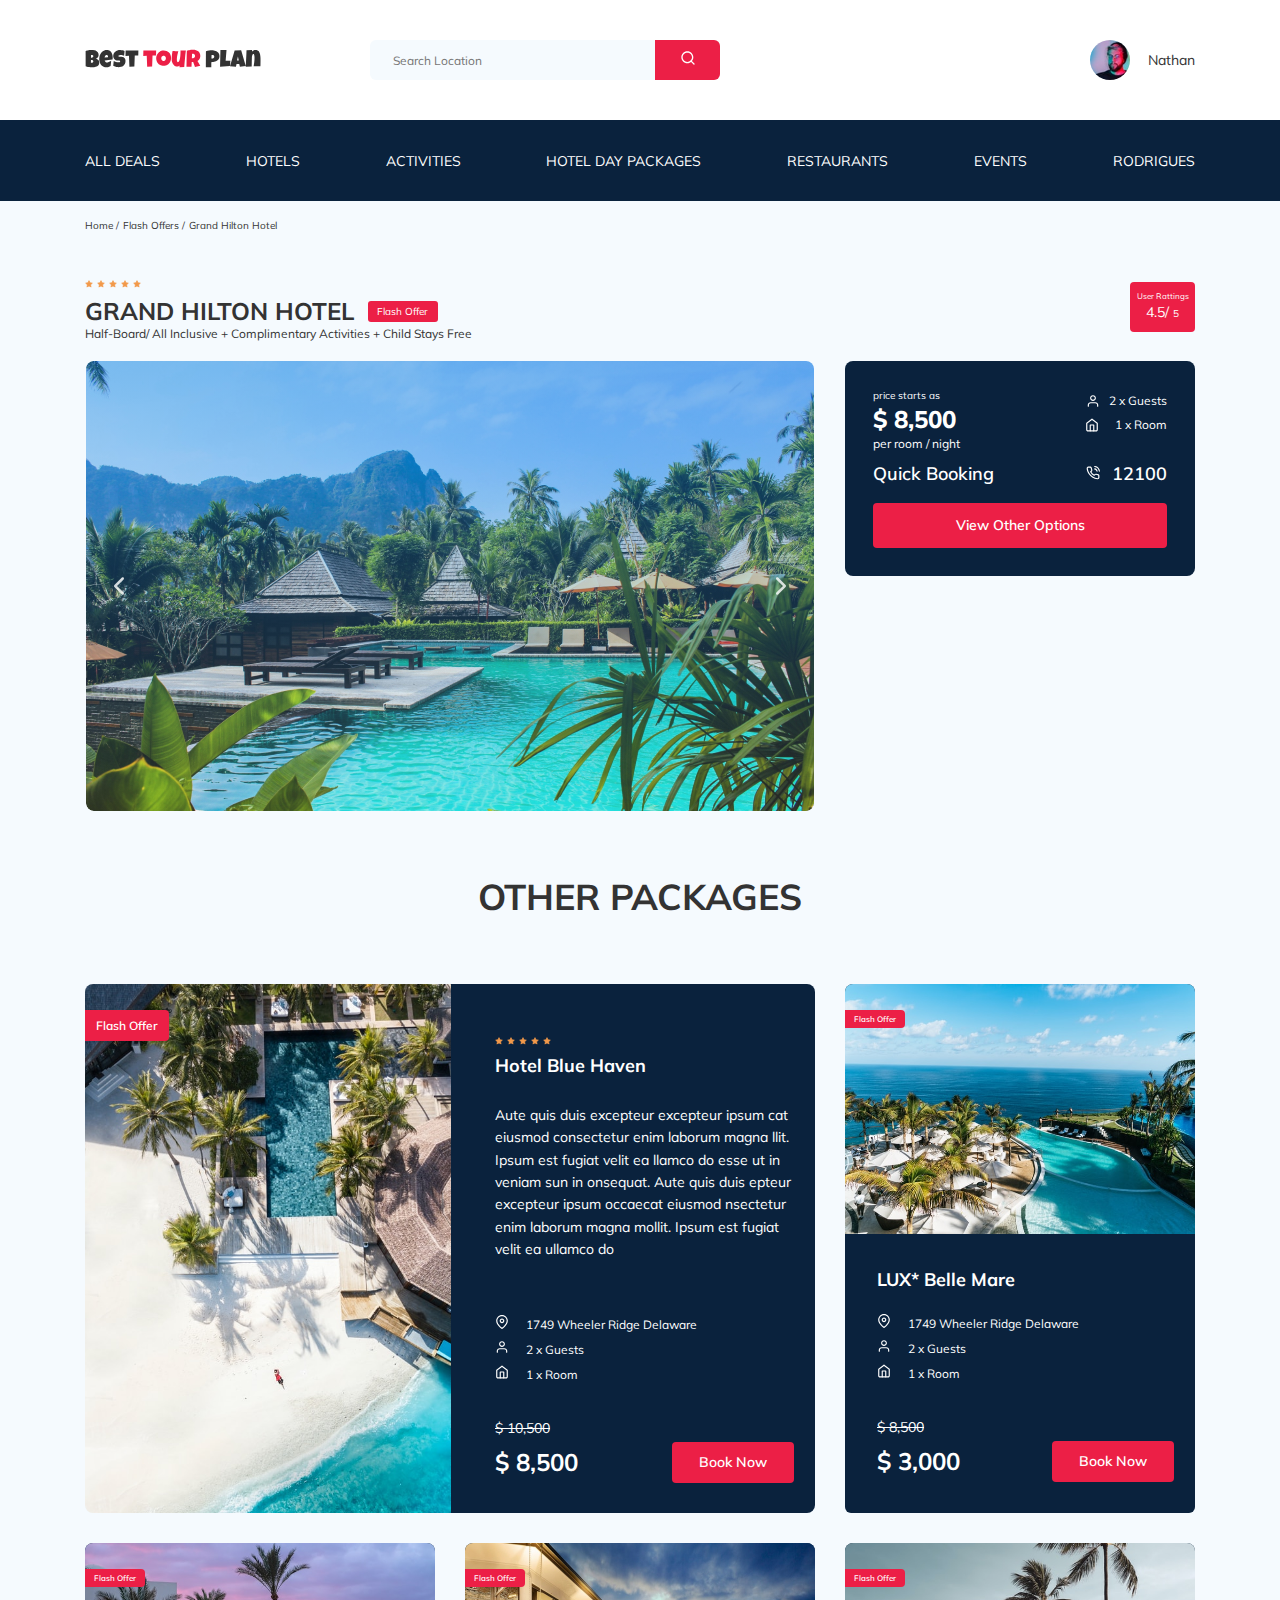
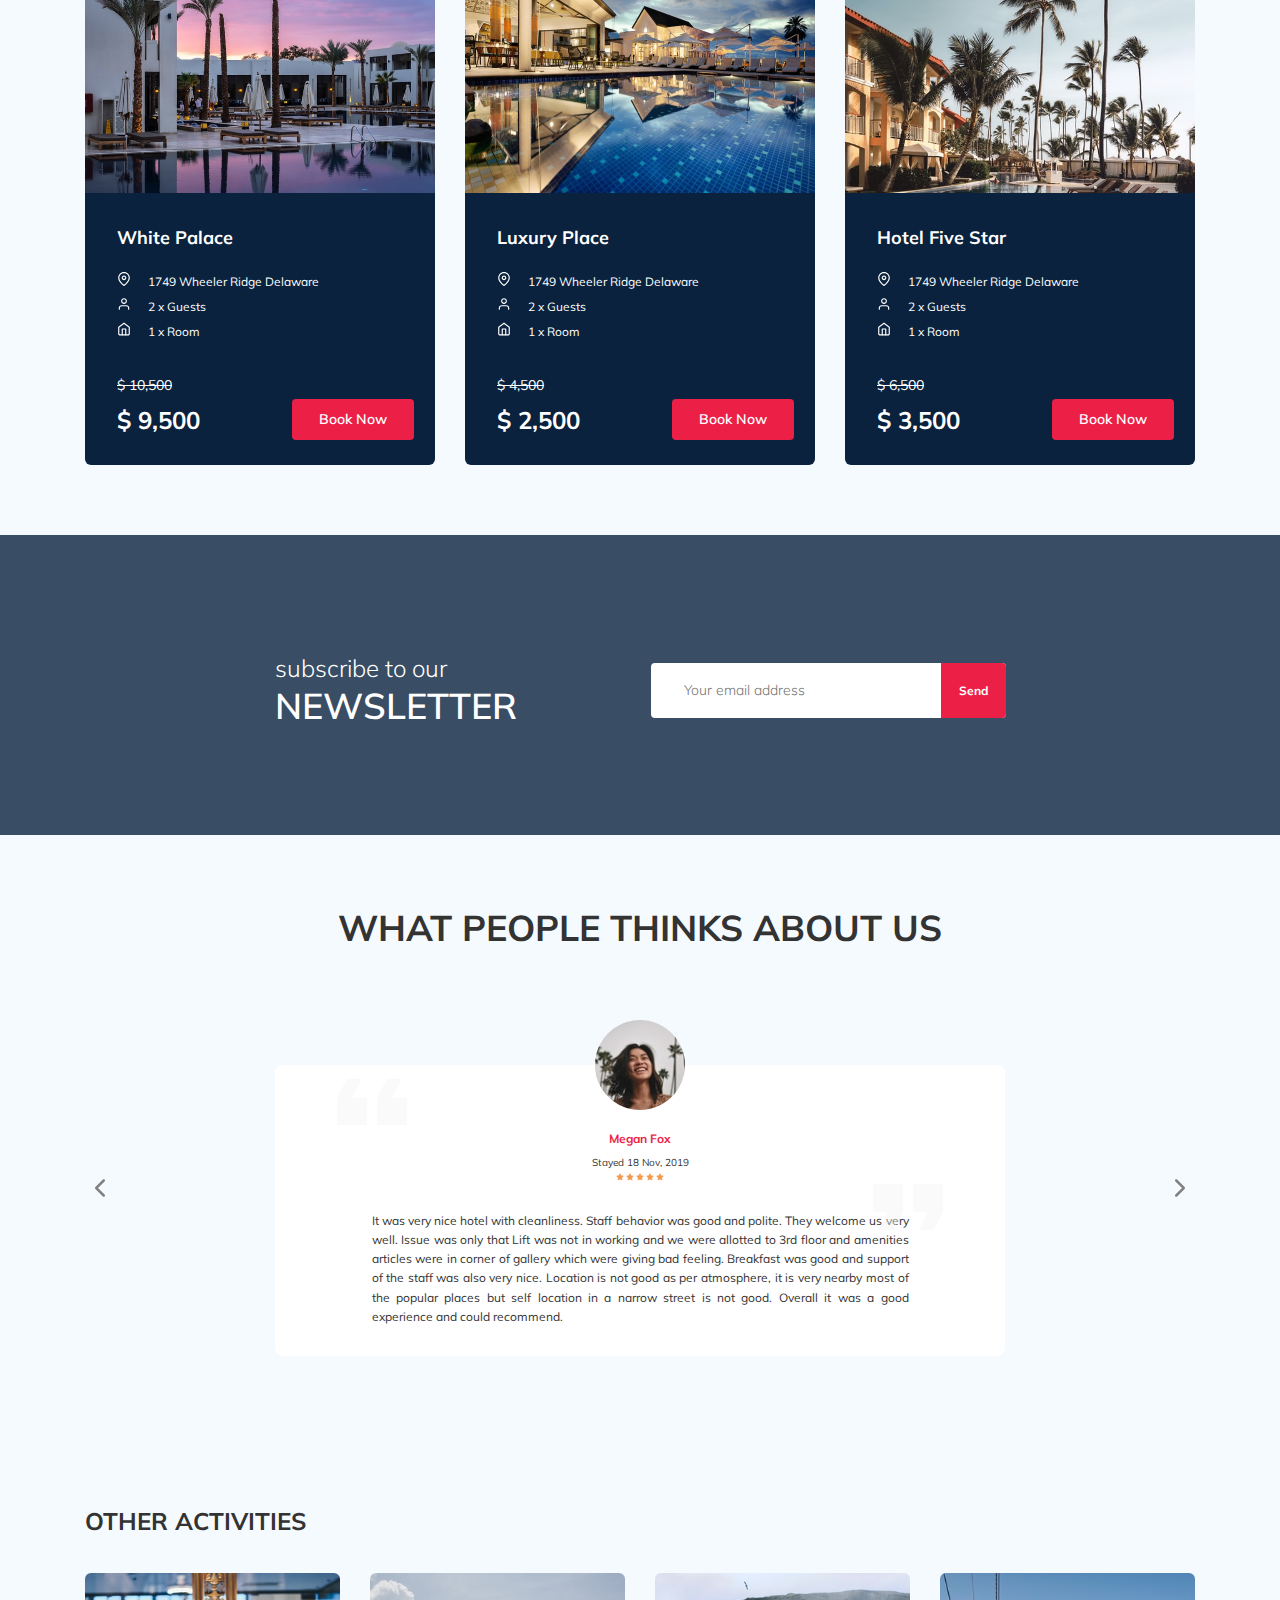
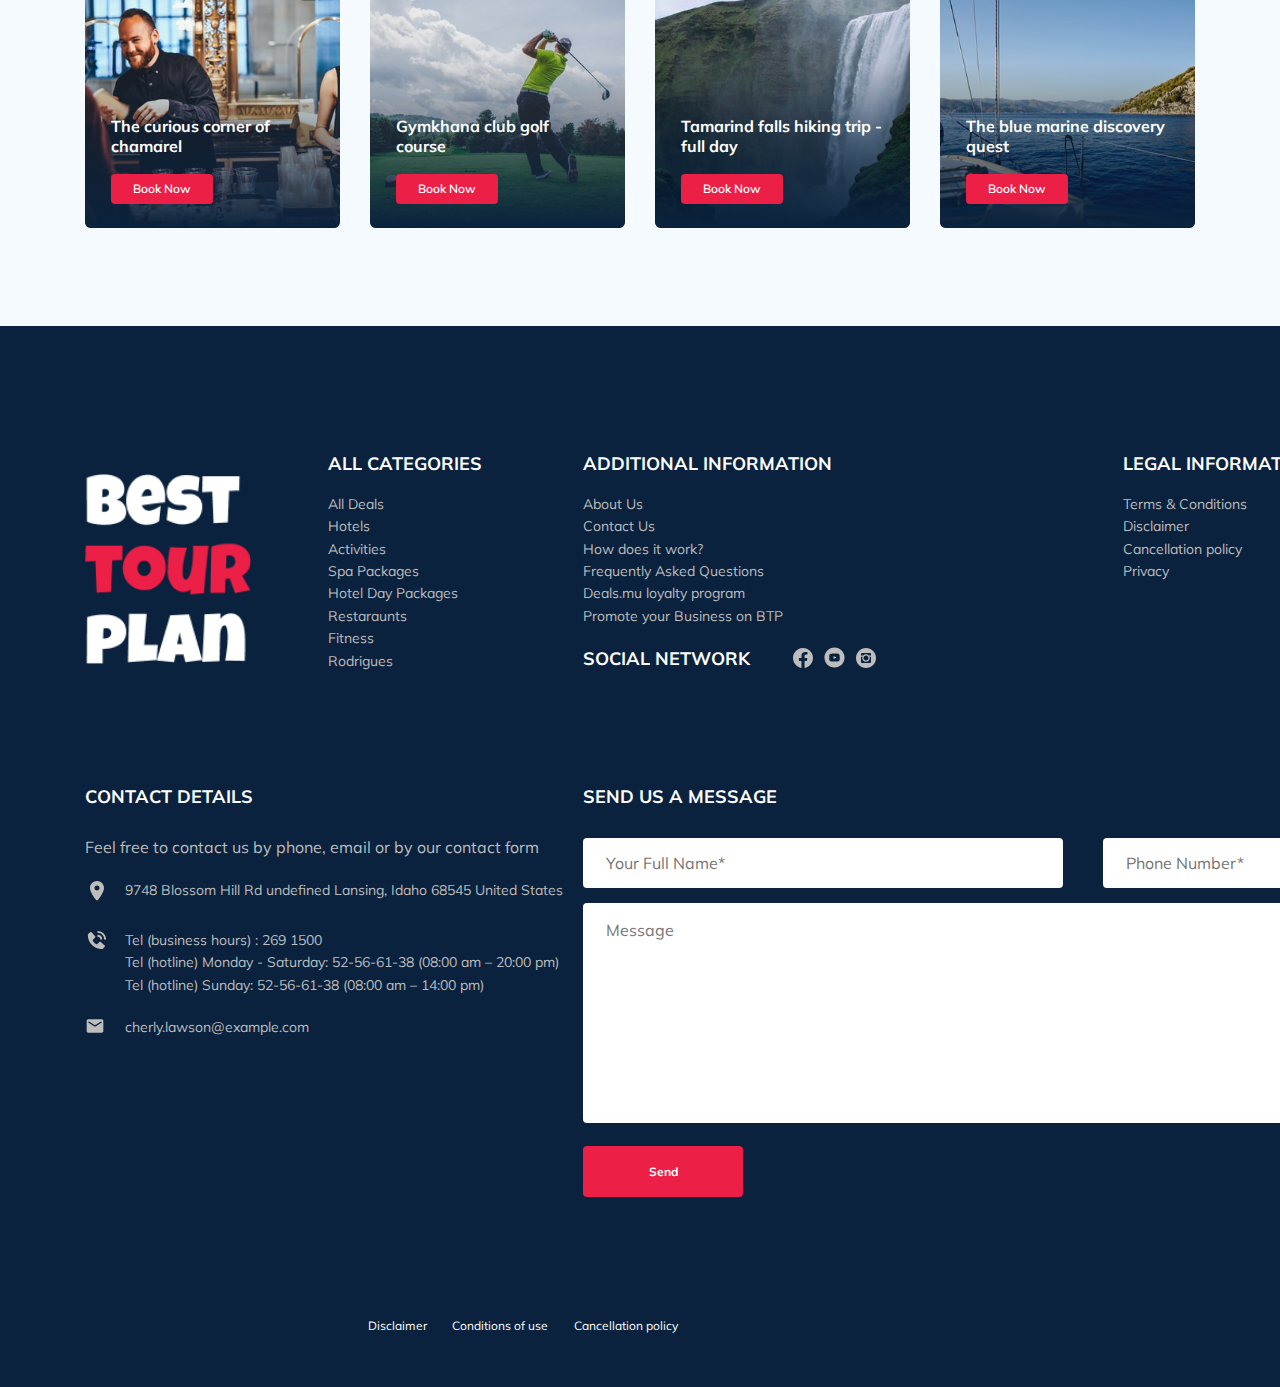
==== commit 820870ba: "fixed: yandex map" ====
--- a/index.html
+++ b/index.html
@@ -3,6 +3,7 @@
   <head>
     <meta charset="UTF-8" />
     <meta name="viewport" content="width=device-width, initial-scale=1.0" />
+    <script src="https://api-maps.yandex.ru/2.1/?apikey=e84d10e4-eaee-4948-89c4-967a45def426&lang=ru_RU"></script>
     <title>Best Tour plan - Hotel booking</title>
     <link
       href="https://fonts.googleapis.com/css2?family=Muli:wght@400;700&family=Nunito:wght@400;700;800&display=swap"
@@ -307,12 +308,9 @@
               <button class="button booking__button">View Other Options</button>
             </div>
             <!-- /.booking -->
-            <div class="map">
+            <div class="mymap" id="mymap">
               <iframe
                 class="booking__iframe"
-                src="https://api-maps.yandex.ru/2.1/e84d10e4-eaee-4948-89c4-967a45def426&load=package.full&lang=ru_RU"
-                style="width: 100%;"
-                height="213"
                 allowfullscreen=""
                 aria-hidden="false"
                 tabindex="0"
@@ -332,16 +330,16 @@
         <h3 class="packages__title">other packages</h3>
         <div class="packages-wrapper">
           <div class="packages__infocard">
-            <div class="packages__infocard__left">
+            <div class="packages__infocard-left">
               <img
                 src="img/hotel-beach.jpg"
                 alt="image: Hotel photo"
                 class="infocard__big-photo"
               />
-              <span class="packages__infocard__left-title">Flash Offer</span>
+              <span class="packages__infocard-left--title">Flash Offer</span>
             </div>
             <!-- /. hotel__infocard__left-->
-            <div class="packages__infocard__right">
+            <div class="packages__infocard-right">
               <div class="infocard__rating">
                 <img src="img/Star.svg" alt="star" />
                 <img src="img/Star.svg" alt="star" />
@@ -357,8 +355,8 @@
                 excepteur ipsum occaecat eiusmod nsectetur enim laborum magna
                 mollit. Ipsum est fugiat velit ea ullamco do
               </p>
-              <ul class="packages__infocard__list">
-                <li class="packages__infocard__item">
+              <ul class="packages__infocard-list">
+                <li class="packages__infocard-item">
                   <img
                     src="img/map-pin.svg"
                     alt=""
@@ -366,11 +364,11 @@
                   />
                   1749 Wheeler Ridge Delaware
                 </li>
-                <li class="packages__infocard__item">
+                <li class="packages__infocard-item">
                   <img src="img/man.svg" alt="" class="infocard__item-icon" />
                   2 x Guests
                 </li>
-                <li class="packages__infocard__item">
+                <li class="packages__infocard-item">
                   <img src="img/dom.svg" alt="" class="infocard__item-icon" />
                   1 x Room
                 </li>
@@ -378,7 +376,7 @@
               <div class="packages__infocard-prices">
                 <span class="packages__old-price">$ 10,500</span>
                 <span class="packages__new-price">$ 8,500</span>
-                <button class="packages__infocard__button">Book Now</button>
+                <button class="packages__infocard-button">Book Now</button>
               </div>
               <!-- /. packages__infocard-prices-->
             </div>
@@ -395,9 +393,9 @@
               <span class="hotel-view__title">Flash Offer</span>
             </div>
             <div class="infocard__bottom">
-              <h2 class="infocard__bottom__title">LUX* Belle Mare</h2>
-              <ul class="packages__infocard__list">
-                <li class="packages__infocard__item">
+              <h2 class="infocard__bottom-title">LUX* Belle Mare</h2>
+              <ul class="packages__infocard-list">
+                <li class="packages__infocard-item">
                   <img
                     src="img/map-pin.svg"
                     alt=""
@@ -405,11 +403,11 @@
                   />
                   1749 Wheeler Ridge Delaware
                 </li>
-                <li class="packages__infocard__item">
+                <li class="packages__infocard-item">
                   <img src="img/man.svg" alt="" class="infocard__item-icon" />
                   2 x Guests
                 </li>
-                <li class="packages__infocard__item">
+                <li class="packages__infocard-item">
                   <img src="img/dom.svg" alt="" class="infocard__item-icon" />
                   1 x Room
                 </li>
@@ -417,7 +415,7 @@
               <div class="packages__infocard-prices">
                 <span class="packages__old-price">$ 8,500</span>
                 <span class="packages__new-price">$ 3,000</span>
-                <button class="packages__infocard__button">Book Now</button>
+                <button class="packages__infocard-button">Book Now</button>
               </div>
             </div>
             <!-- /.packages__infocard-prices -->
@@ -435,9 +433,9 @@
               <span class="hotel-view__title">Flash Offer</span>
             </div>
             <div class="infocard__bottom">
-              <h2 class="infocard__bottom__title">White Palace</h2>
-              <ul class="packages__infocard__list">
-                <li class="packages__infocard__item">
+              <h2 class="infocard__bottom-title">White Palace</h2>
+              <ul class="packages__infocard-list">
+                <li class="packages__infocard-item">
                   <img
                     src="img/map-pin.svg"
                     alt=""
@@ -445,11 +443,11 @@
                   />
                   1749 Wheeler Ridge Delaware
                 </li>
-                <li class="packages__infocard__item">
+                <li class="packages__infocard-item">
                   <img src="img/man.svg" alt="" class="infocard__item-icon" />
                   2 x Guests
                 </li>
-                <li class="packages__infocard__item">
+                <li class="packages__infocard-item">
                   <img src="img/dom.svg" alt="" class="infocard__item-icon" />
                   1 x Room
                 </li>
@@ -457,7 +455,7 @@
               <div class="packages__infocard-prices">
                 <span class="packages__old-price">$ 10,500</span>
                 <span class="packages__new-price">$ 9,500</span>
-                <button class="packages__infocard__button">Book Now</button>
+                <button class="packages__infocard-button">Book Now</button>
               </div>
             </div>
             <!-- /.packages__infocard-prices -->
@@ -475,9 +473,9 @@
               <span class="hotel-view__title">Flash Offer</span>
             </div>
             <div class="infocard__bottom">
-              <h2 class="infocard__bottom__title">Luxury Place</h2>
-              <ul class="packages__infocard__list">
-                <li class="packages__infocard__item">
+              <h2 class="infocard__bottom-title">Luxury Place</h2>
+              <ul class="packages__infocard-list">
+                <li class="packages__infocard-item">
                   <img
                     src="img/map-pin.svg"
                     alt=""
@@ -485,11 +483,11 @@
                   />
                   1749 Wheeler Ridge Delaware
                 </li>
-                <li class="packages__infocard__item">
+                <li class="packages__infocard-item">
                   <img src="img/man.svg" alt="" class="infocard__item-icon" />
                   2 x Guests
                 </li>
-                <li class="packages__infocard__item">
+                <li class="packages__infocard-item">
                   <img src="img/dom.svg" alt="" class="infocard__item-icon" />
                   1 x Room
                 </li>
@@ -497,7 +495,7 @@
               <div class="packages__infocard-prices">
                 <span class="packages__old-price">$ 4,500</span>
                 <span class="packages__new-price">$ 2,500</span>
-                <button class="packages__infocard__button">Book Now</button>
+                <button class="packages__infocard-button">Book Now</button>
               </div>
             </div>
             <!-- /.packages__infocard-prices -->
@@ -515,9 +513,9 @@
               <span class="hotel-view__title">Flash Offer</span>
             </div>
             <div class="infocard__bottom">
-              <h2 class="infocard__bottom__title">Hotel Five Star</h2>
-              <ul class="packages__infocard__list">
-                <li class="packages__infocard__item">
+              <h2 class="infocard__bottom-title">Hotel Five Star</h2>
+              <ul class="packages__infocard-list">
+                <li class="packages__infocard-item">
                   <img
                     src="img/map-pin.svg"
                     alt=""
@@ -525,11 +523,11 @@
                   />
                   1749 Wheeler Ridge Delaware
                 </li>
-                <li class="packages__infocard__item">
+                <li class="packages__infocard-item">
                   <img src="img/man.svg" alt="" class="infocard__item-icon" />
                   2 x Guests
                 </li>
-                <li class="packages__infocard__item">
+                <li class="packages__infocard-item">
                   <img src="img/dom.svg" alt="" class="infocard__item-icon" />
                   1 x Room
                 </li>
@@ -537,7 +535,7 @@
               <div class="packages__infocard-prices">
                 <span class="packages__old-price">$ 6,500</span>
                 <span class="packages__new-price">$ 3,500</span>
-                <button class="packages__infocard__button">Book Now</button>
+                <button class="packages__infocard-button">Book Now</button>
               </div>
             </div>
             <!-- /.packages__infocard-prices -->
@@ -562,11 +560,16 @@
           subscribe to our
           <span class="newsletter-title__strong">Newsletter</span>
         </h2>
-        <form action="#" class="subscribe newsletter__subscribe">
+        <form
+          action="send.php"
+          method="POST"
+          class="subscribe newsletter__subscribe"
+        >
           <input
             type="text"
             class="subscribe__input"
             placeholder="Your email address"
+            name="email"
           />
           <button class="subscribe__button">
             Send
--- a/css/style.css
+++ b/css/style.css
@@ -563,6 +563,7 @@
 
 .hotel-slider {
   width: 728px;
+  height: 450px;
 }
 
 .hotel-slider__item {
@@ -748,11 +749,11 @@
 
 .booking__iframe {
   border: none;
-}
-
-.map {
-  width: 100%;
-  height: 213px;
+  display: none;
+}
+
+.mymap {
+  min-height: 213px;
   border-radius: 10px;
   overflow: hidden;
 }
@@ -1052,12 +1053,12 @@
   grid-auto-rows: minmax(40px, min-content);
 }
 
-.packages__infocard__left {
+.packages__infocard-left {
   position: relative;
   height: 100px;
 }
 
-.packages__infocard__left-title {
+.packages__infocard-left--title {
   position: absolute;
   z-index: 2;
   left: 0;
@@ -1072,7 +1073,7 @@
   border-radius: 0px 4px 4px 0px;
 }
 
-.packages__infocard__right {
+.packages__infocard-right {
   background-color: #0A223D;
   color: #fff;
   border-radius: 0px 8px 8px 0px;
@@ -1112,14 +1113,14 @@
   border-radius: 8px 0px 0px 8px;
 }
 
-.packages__infocard__list {
+.packages__infocard-list {
   list-style-type: none;
   padding: 0;
   margin-top: 0;
   margin-bottom: 37px;
 }
 
-.packages__infocard__item {
+.packages__infocard-item {
   font-style: normal;
   font-weight: normal;
   font-size: 12px;
@@ -1127,7 +1128,7 @@
   margin-bottom: 8px;
 }
 
-.packages__infocard__button {
+.packages__infocard-button {
   padding: 11px 27px;
   background-color: #EC1F46;
   color: #fff;
@@ -1210,7 +1211,7 @@
   padding: 30px 21px 25px 32px;
 }
 
-.infocard__bottom__title {
+.infocard__bottom-title {
   margin: 0;
   font-style: normal;
   font-weight: bold;
@@ -1433,6 +1434,9 @@
   .slider {
     /*width: 590px */
   }
+  .hotel-slider {
+    height: 450px;
+  }
   .hotel-slider__image {
     object-fit: cover;
   }
@@ -1547,8 +1551,8 @@
   .booking {
     width: 340px;
   }
-  .map {
-    width: 347px;
+  .mymap {
+    width: 340px;
   }
   .reviews-slider__item {
     max-width: 580px;
@@ -1568,7 +1572,7 @@
     padding-left: 0;
     min-width: 280px;
   }
-  .packages__infocard__button {
+  .packages__infocard-button {
     margin-top: 10px;
   }
   .infocard__big-photo {
@@ -1667,7 +1671,7 @@
   .booking {
     width: 100%;
   }
-  .map {
+  .mymap {
     width: 100%;
   }
   .stars {
@@ -1714,6 +1718,12 @@
     padding-top: 40px;
     padding-bottom: 60px;
   }
+  .packages__title {
+    font-style: normal;
+    font-weight: bold;
+    font-size: 24px;
+    line-height: 30px;
+  }
   .footer {
     padding-top: 73px;
   }
@@ -1777,10 +1787,10 @@
     grid-column: 1;
     flex-direction: column;
   }
-  .packages__infocard__right {
+  .packages__infocard-right {
     border-radius: 0px 0px 8px 0px;
   }
-  .packages__infocard__left {
+  .packages__infocard-left {
     height: 250px;
   }
   .infocard__big-photo {
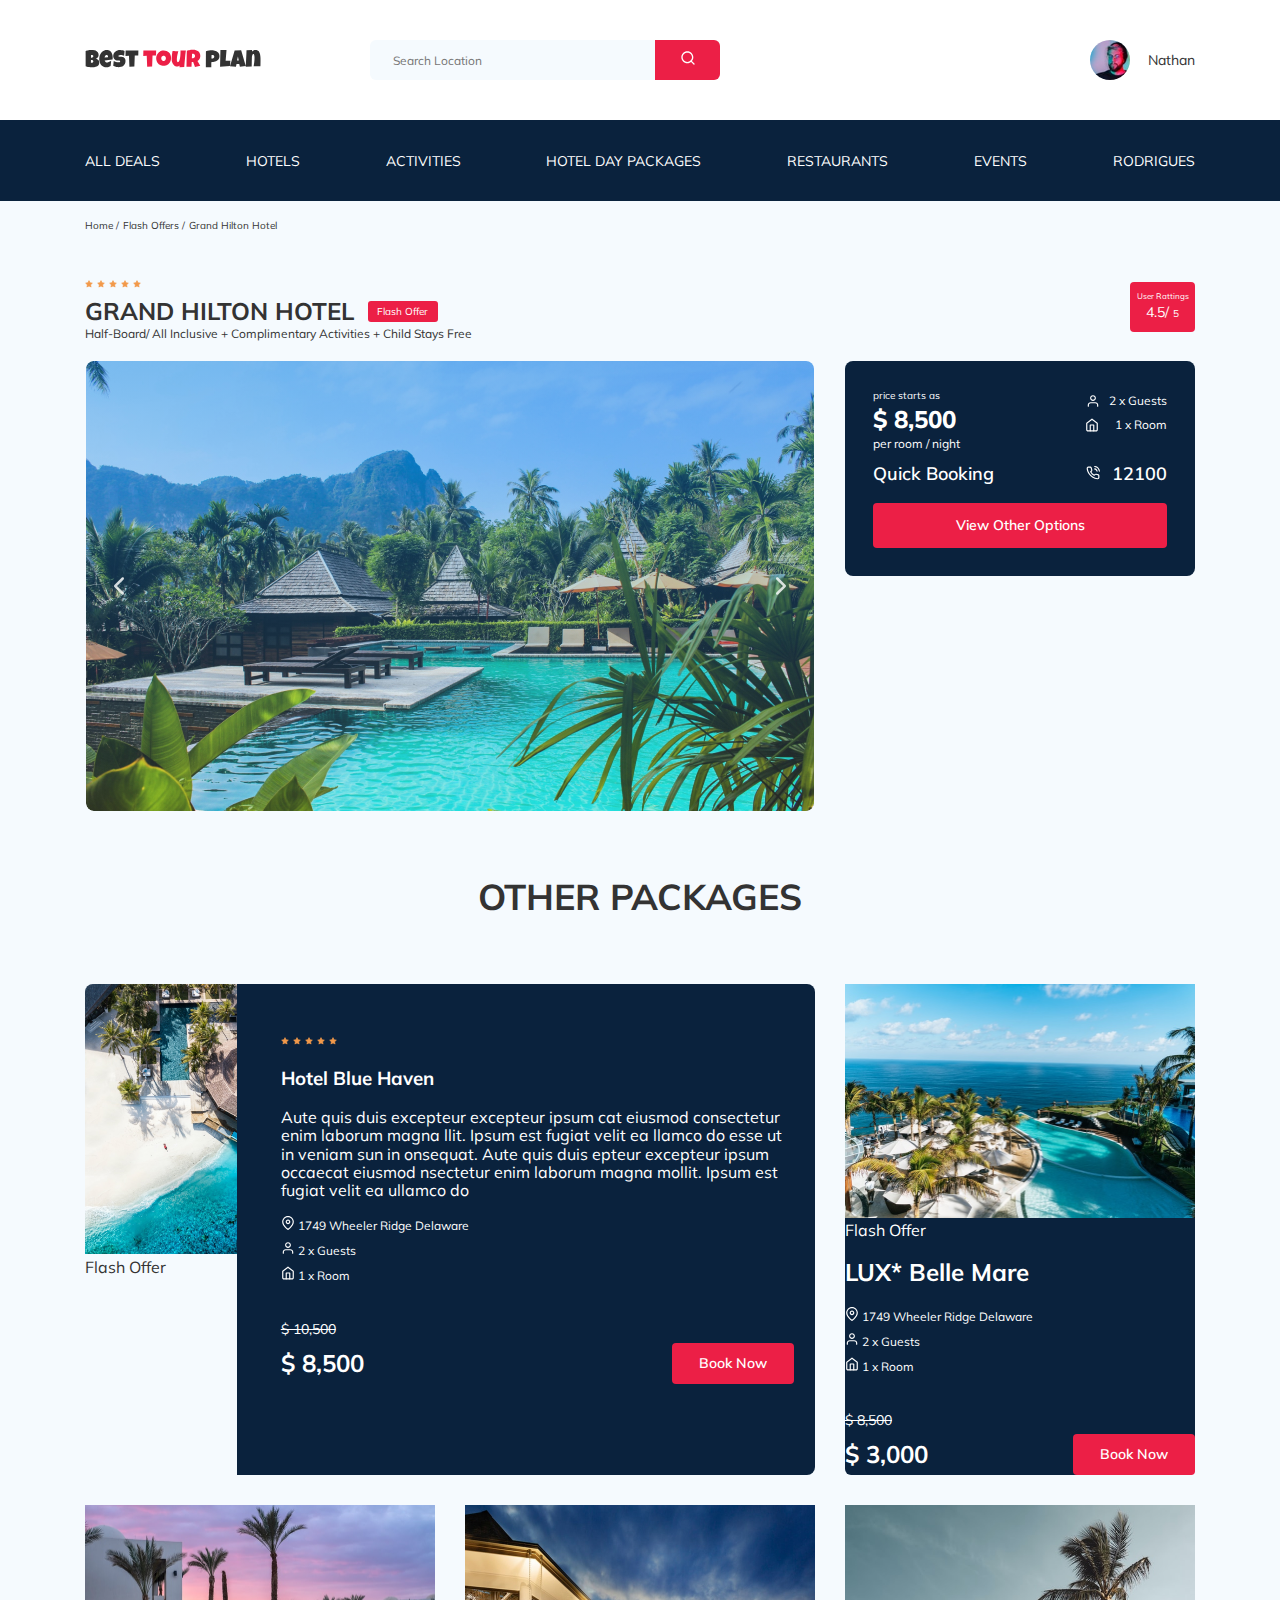
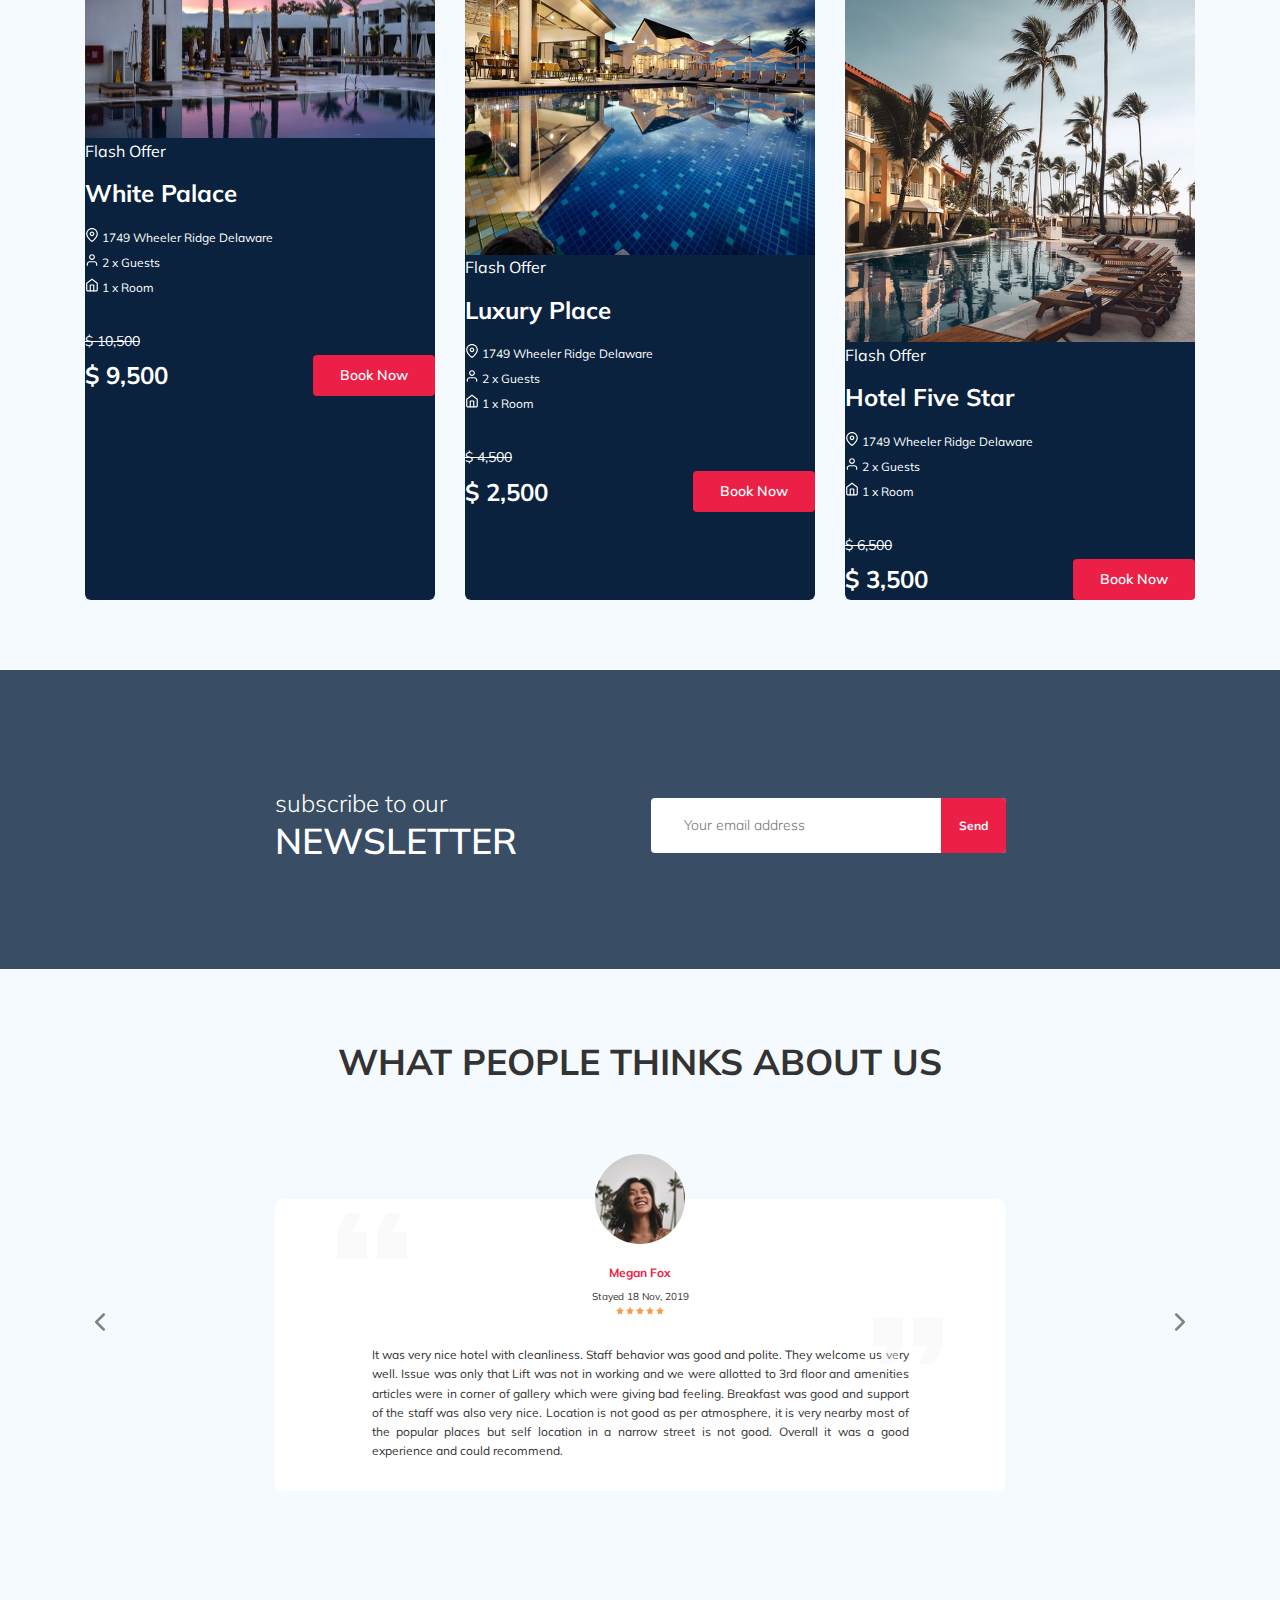
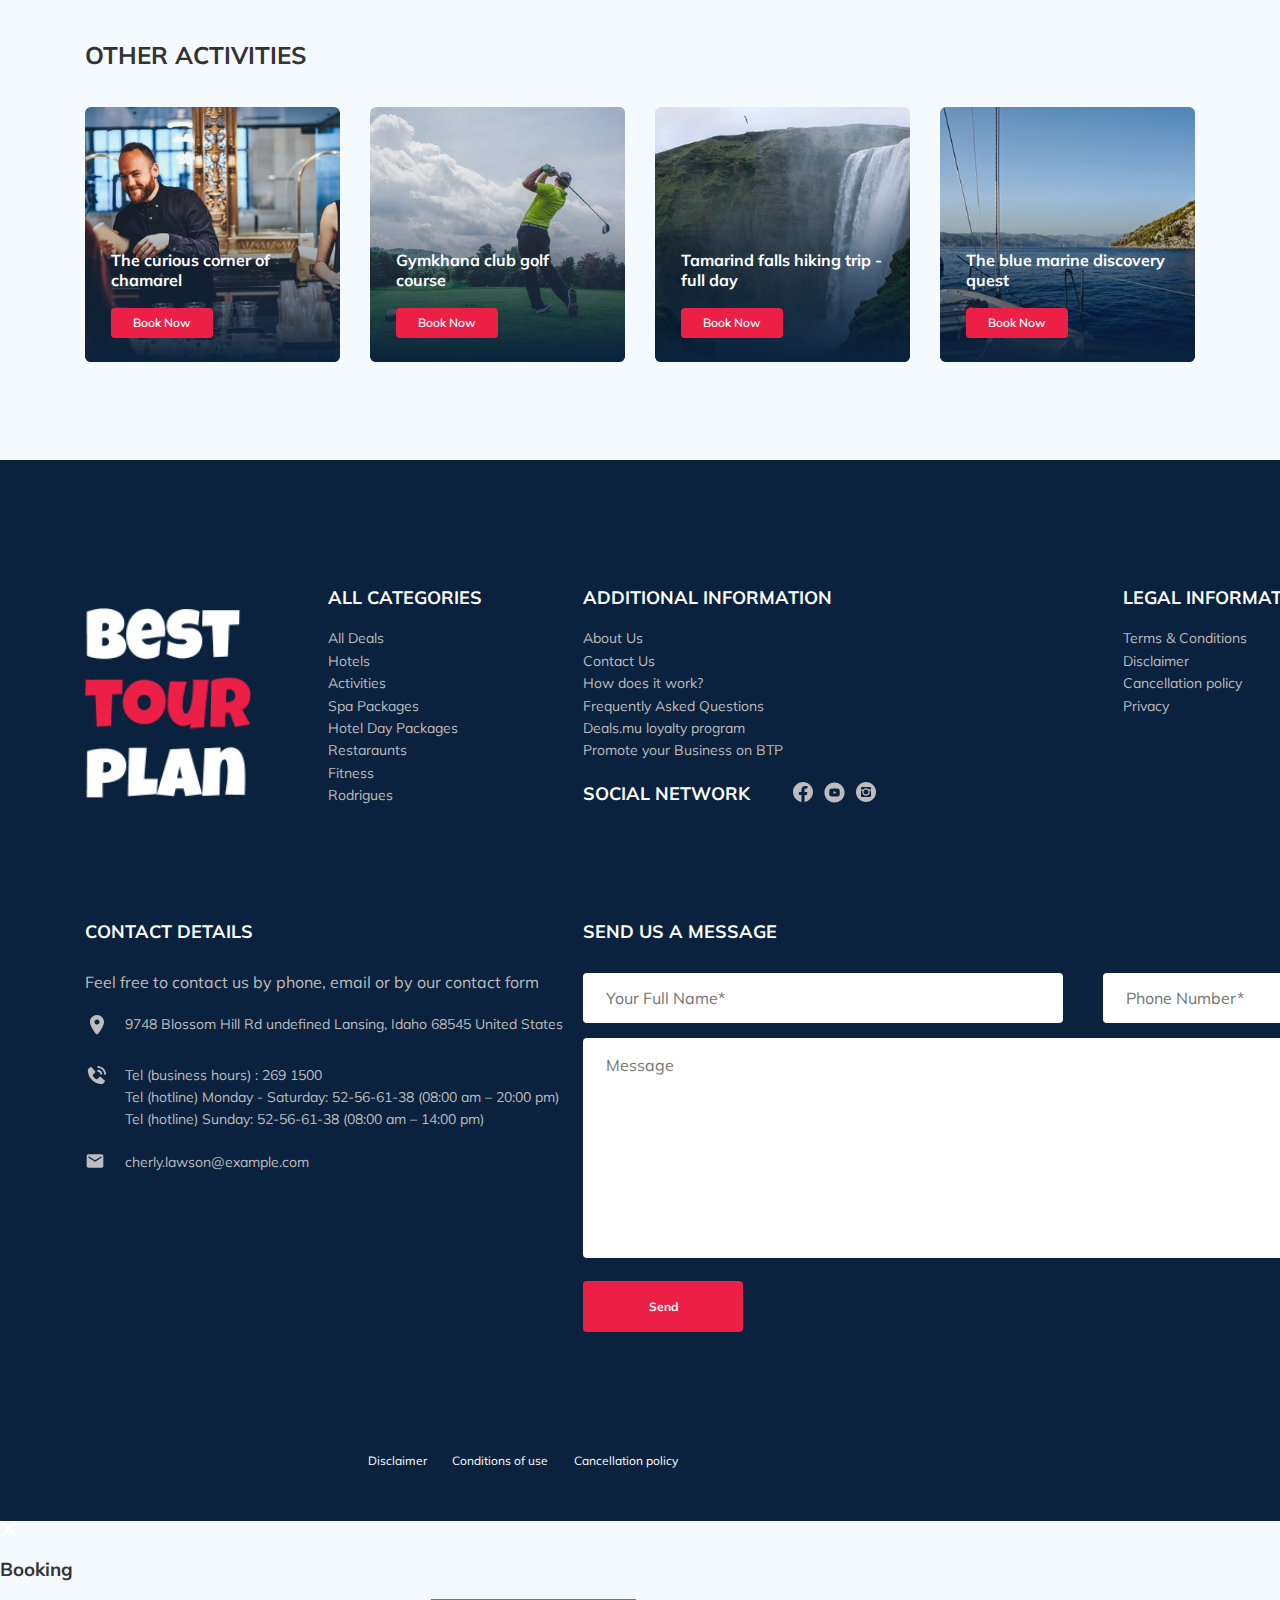
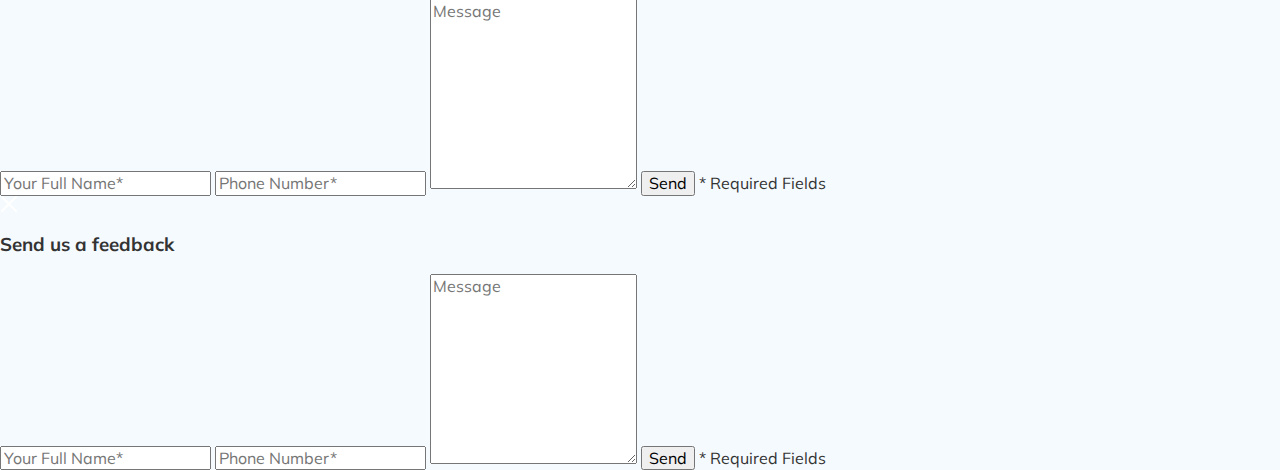
==== commit 0568d05e: "fixed: BAM in packages" ====
--- a/index.html
+++ b/index.html
@@ -202,7 +202,11 @@
           </div>
           <!-- /.hotel-wrapper -->
 
-          <div class="rating hotel-info__rating">
+          <div
+            data-toggle="modal"
+            data-href="#rating-modal"
+            class="rating hotel-info__rating"
+          >
             <span class="rating__text">User Rattings</span>
             <span class="rating__counter">
               4.5/
@@ -305,7 +309,13 @@
                 </a>
               </div>
               <!-- /.call-center -->
-              <button class="button booking__button">View Other Options</button>
+              <button
+                data-toggle="modal"
+                data-href="#booking-modal"
+                class="button booking__button"
+              >
+                View Other Options
+              </button>
             </div>
             <!-- /.booking -->
             <div class="mymap" id="mymap">
@@ -334,21 +344,25 @@
               <img
                 src="img/hotel-beach.jpg"
                 alt="image: Hotel photo"
-                class="infocard__big-photo"
+                class="packages__infocard-left__big-photo"
               />
-              <span class="packages__infocard-left--title">Flash Offer</span>
+              <span class="packages__infocard-left__main-title"
+                >Flash Offer</span
+              >
             </div>
             <!-- /. hotel__infocard__left-->
             <div class="packages__infocard-right">
-              <div class="infocard__rating">
+              <div class="packages__infocard-right__top-rating">
                 <img src="img/Star.svg" alt="star" />
                 <img src="img/Star.svg" alt="star" />
                 <img src="img/Star.svg" alt="star" />
                 <img src="img/Star.svg" alt="star" />
                 <img src="img/Star.svg" alt="star" />
               </div>
-              <h3 class="infocard__title">Hotel Blue Haven</h3>
-              <p class="infocard__text">
+              <h3 class="packages__big-title">
+                Hotel Blue Haven
+              </h3>
+              <p class="packages__text">
                 Aute quis duis excepteur excepteur ipsum cat eiusmod consectetur
                 enim laborum magna llit. Ipsum est fugiat velit ea llamco do
                 esse ut in veniam sun in onsequat. Aute quis duis epteur
@@ -360,16 +374,24 @@
                   <img
                     src="img/map-pin.svg"
                     alt=""
-                    class="infocard__item-icon"
+                    class="packages__infocard-list__mini-item"
                   />
                   1749 Wheeler Ridge Delaware
                 </li>
                 <li class="packages__infocard-item">
-                  <img src="img/man.svg" alt="" class="infocard__item-icon" />
+                  <img
+                    src="img/man.svg"
+                    alt=""
+                    class="packages__infocard-list__mini-item"
+                  />
                   2 x Guests
                 </li>
                 <li class="packages__infocard-item">
-                  <img src="img/dom.svg" alt="" class="infocard__item-icon" />
+                  <img
+                    src="img/dom.svg"
+                    alt=""
+                    class="packages__infocard-list__mini-item"
+                  />
                   1 x Room
                 </li>
               </ul>
@@ -384,31 +406,41 @@
           </div>
           <!-- /.packages__infocard -->
           <div class="packages__infocard-small">
-            <div class="infocard__top">
+            <div class="packages__infocard-small__top-half">
               <img
                 src="img/hotel-pool.jpg"
                 alt=""
-                class="infocard__top-photo"
+                class="packages__infocard-small__top-photo"
               />
-              <span class="hotel-view__title">Flash Offer</span>
-            </div>
-            <div class="infocard__bottom">
-              <h2 class="infocard__bottom-title">LUX* Belle Mare</h2>
+              <span class="packages__infocard-small__top-title"
+                >Flash Offer</span
+              >
+            </div>
+            <div class="packages__infocard-small__bottom-half">
+              <h2 class="packages__big-title">LUX* Belle Mare</h2>
               <ul class="packages__infocard-list">
                 <li class="packages__infocard-item">
                   <img
                     src="img/map-pin.svg"
                     alt=""
-                    class="infocard__item-icon"
+                    class="packages__infocard-list__mini-item"
                   />
                   1749 Wheeler Ridge Delaware
                 </li>
                 <li class="packages__infocard-item">
-                  <img src="img/man.svg" alt="" class="infocard__item-icon" />
+                  <img
+                    src="img/man.svg"
+                    alt=""
+                    class="packages__infocard-list__mini-item"
+                  />
                   2 x Guests
                 </li>
                 <li class="packages__infocard-item">
-                  <img src="img/dom.svg" alt="" class="infocard__item-icon" />
+                  <img
+                    src="img/dom.svg"
+                    alt=""
+                    class="packages__infocard-list__mini-item"
+                  />
                   1 x Room
                 </li>
               </ul>
@@ -417,38 +449,49 @@
                 <span class="packages__new-price">$ 3,000</span>
                 <button class="packages__infocard-button">Book Now</button>
               </div>
-            </div>
-            <!-- /.packages__infocard-prices -->
+              <!-- /. packages__infocard-prices-->
+            </div>
+            <!-- /.packages__infocard-small__bottom-half -->
 
             <!-- /.infocard__bottom -->
           </div>
           <!-- /. packages__infocard-small-->
           <div class="packages__infocard-small">
-            <div class="infocard__top">
+            <div class="packages__infocard-small__top-half">
               <img
                 src="img/hotel-palms.jpg"
                 alt=""
-                class="infocard__top-photo"
+                class="packages__infocard-small__top-photo"
               />
-              <span class="hotel-view__title">Flash Offer</span>
-            </div>
-            <div class="infocard__bottom">
-              <h2 class="infocard__bottom-title">White Palace</h2>
+              <span class="packages__infocard-small__top-title"
+                >Flash Offer</span
+              >
+            </div>
+            <div class="packages__infocard-small__bottom-half">
+              <h2 class="packages__big-title">White Palace</h2>
               <ul class="packages__infocard-list">
                 <li class="packages__infocard-item">
                   <img
                     src="img/map-pin.svg"
                     alt=""
-                    class="infocard__item-icon"
+                    class="packages__infocard-list__mini-item"
                   />
                   1749 Wheeler Ridge Delaware
                 </li>
                 <li class="packages__infocard-item">
-                  <img src="img/man.svg" alt="" class="infocard__item-icon" />
+                  <img
+                    src="img/man.svg"
+                    alt=""
+                    class="packages__infocard-list__mini-item"
+                  />
                   2 x Guests
                 </li>
                 <li class="packages__infocard-item">
-                  <img src="img/dom.svg" alt="" class="infocard__item-icon" />
+                  <img
+                    src="img/dom.svg"
+                    alt=""
+                    class="packages__infocard-list__mini-item"
+                  />
                   1 x Room
                 </li>
               </ul>
@@ -460,35 +503,45 @@
             </div>
             <!-- /.packages__infocard-prices -->
 
-            <!-- /.infocard__bottom -->
+            <!-- /.packages__infocard-small__bottom-half -->
           </div>
           <!-- /. packages__infocard-small-->
           <div class="packages__infocard-small">
-            <div class="infocard__top">
+            <div class="packages__infocard-small__top-half">
               <img
                 src="img/hotel-canteen.jpg"
                 alt=""
-                class="infocard__top-photo"
+                class="packages__infocard-small__top-photo"
               />
-              <span class="hotel-view__title">Flash Offer</span>
-            </div>
-            <div class="infocard__bottom">
-              <h2 class="infocard__bottom-title">Luxury Place</h2>
+              <span class="packages__infocard-small__top-title"
+                >Flash Offer</span
+              >
+            </div>
+            <div class="packages__infocard-small__bottom-half">
+              <h2 class="packages__big-title">Luxury Place</h2>
               <ul class="packages__infocard-list">
                 <li class="packages__infocard-item">
                   <img
                     src="img/map-pin.svg"
                     alt=""
-                    class="infocard__item-icon"
+                    class="packages__infocard-list__mini-item"
                   />
                   1749 Wheeler Ridge Delaware
                 </li>
                 <li class="packages__infocard-item">
-                  <img src="img/man.svg" alt="" class="infocard__item-icon" />
+                  <img
+                    src="img/man.svg"
+                    alt=""
+                    class="packages__infocard-list__mini-item"
+                  />
                   2 x Guests
                 </li>
                 <li class="packages__infocard-item">
-                  <img src="img/dom.svg" alt="" class="infocard__item-icon" />
+                  <img
+                    src="img/dom.svg"
+                    alt=""
+                    class="packages__infocard-list__mini-item"
+                  />
                   1 x Room
                 </li>
               </ul>
@@ -500,35 +553,45 @@
             </div>
             <!-- /.packages__infocard-prices -->
 
-            <!-- /.infocard__bottom -->
+            <!-- /.packages__infocard-small__bottom-half -->
           </div>
           <!-- /. packages__infocard-small-->
           <div class="packages__infocard-small">
-            <div class="infocard__top">
+            <div class="packages__infocard-small__top-half">
               <img
                 src="img/hotel-palms2.jpg"
                 alt=""
-                class="infocard__top-photo"
+                class="packages__infocard-small__top-photo"
               />
-              <span class="hotel-view__title">Flash Offer</span>
-            </div>
-            <div class="infocard__bottom">
-              <h2 class="infocard__bottom-title">Hotel Five Star</h2>
+              <span class="packages__infocard-small__top-title"
+                >Flash Offer</span
+              >
+            </div>
+            <div class="packages__infocard-small__bottom-half">
+              <h2 class="packages__big-title">Hotel Five Star</h2>
               <ul class="packages__infocard-list">
                 <li class="packages__infocard-item">
                   <img
                     src="img/map-pin.svg"
                     alt=""
-                    class="infocard__item-icon"
+                    class="packages__infocard-list__mini-item"
                   />
                   1749 Wheeler Ridge Delaware
                 </li>
                 <li class="packages__infocard-item">
-                  <img src="img/man.svg" alt="" class="infocard__item-icon" />
+                  <img
+                    src="img/man.svg"
+                    alt=""
+                    class="packages__infocard-list__mini-item"
+                  />
                   2 x Guests
                 </li>
                 <li class="packages__infocard-item">
-                  <img src="img/dom.svg" alt="" class="infocard__item-icon" />
+                  <img
+                    src="img/dom.svg"
+                    alt=""
+                    class="packages__infocard-list__mini-item"
+                  />
                   1 x Room
                 </li>
               </ul>
@@ -540,7 +603,7 @@
             </div>
             <!-- /.packages__infocard-prices -->
 
-            <!-- /.infocard__bottom -->
+            <!-- /.packages__infocard-small__bottom-half -->
           </div>
           <!-- /. packages__infocard-small-->
         </div>
@@ -934,7 +997,7 @@
                 name="phone"
               />
               <textarea
-                class="footer__message"
+                class="message footer__message"
                 cols="20"
                 rows="10"
                 placeholder="Message"
@@ -975,8 +1038,78 @@
       <!-- /.container -->
     </section>
     <!-- /.footer -->
-
+    <div class="modal" id="booking-modal">
+      <div class="modal__overlay"></div>
+      <!-- /.modal__overlay -->
+      <div class="modal__dialog">
+        <a href="#" class="modal__close">
+          <img src="img/close.svg" alt="icon: Close" />
+        </a>
+        <h3 class="modal__title modal__title--mb-3">Booking</h3>
+        <form action="send.php" method="POST" class="modal__form">
+          <input
+            type="text"
+            class="input modal__input"
+            placeholder="Your Full Name*"
+            name="name"
+          />
+          <input
+            type="text"
+            class="input modal__input"
+            placeholder="Phone Number*"
+            name="phone"
+          />
+          <textarea
+            class="message modal__message"
+            cols="20"
+            rows="10"
+            placeholder="Message"
+            name="message"
+          ></textarea>
+          <button class="button modal__button">Send</button>
+          <span class="modal__info">* Required Fields</span>
+        </form>
+      </div>
+      <!-- /.modal__dialog -->
+    </div>
+    <!-- /.modal -->
+    <div class="modal" id="rating-modal">
+      <div class="modal__overlay"></div>
+      <!-- /.modal__overlay -->
+      <div class="modal__dialog">
+        <a href="#" class="modal__close">
+          <img src="img/close.svg" alt="icon: Close" />
+        </a>
+        <h3 class="modal__title modal__title--mb-3">Send us a feedback</h3>
+        <form action="send.php" method="POST" class="modal__form">
+          <input
+            type="text"
+            class="input modal__input"
+            placeholder="Your Full Name*"
+            name="name"
+          />
+          <input
+            type="text"
+            class="input modal__input"
+            placeholder="Phone Number*"
+            name="phone"
+          />
+          <textarea
+            class="message modal__message"
+            cols="20"
+            rows="10"
+            placeholder="Message"
+            name="message"
+          ></textarea>
+          <button class="button modal__button">Send</button>
+          <span class="modal__info">* Required Fields</span>
+        </form>
+      </div>
+      <!-- /.modal__dialog -->
+    </div>
+    <!-- /.modal -->
     <script src="https://ajax.googleapis.com/ajax/libs/jquery/1.11.0/jquery.min.js"></script>
+    <script src="js/jquery-3.5.1.min.js"></script>
     <script src="js/swiper-bundle.min.js"></script>
     <script src="js/parallax.js"></script>
     <script src="js/main.js"></script>
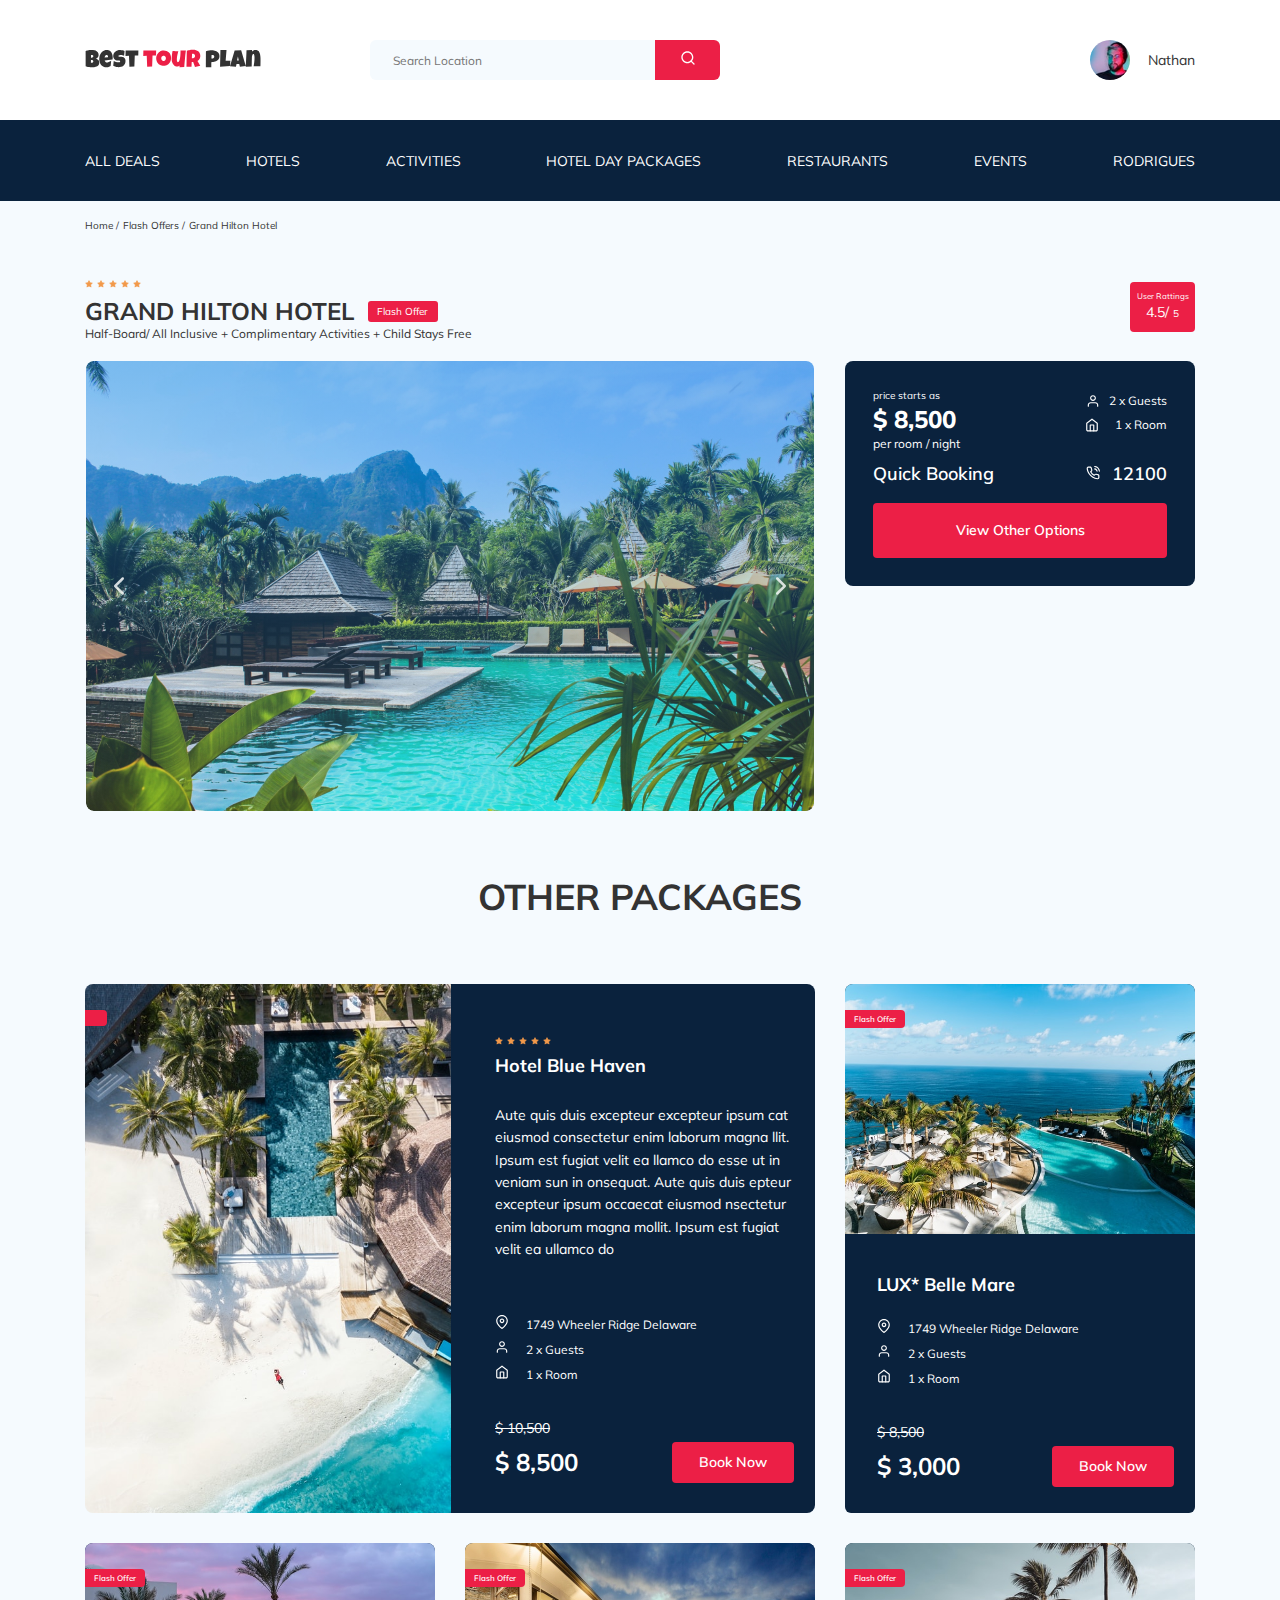
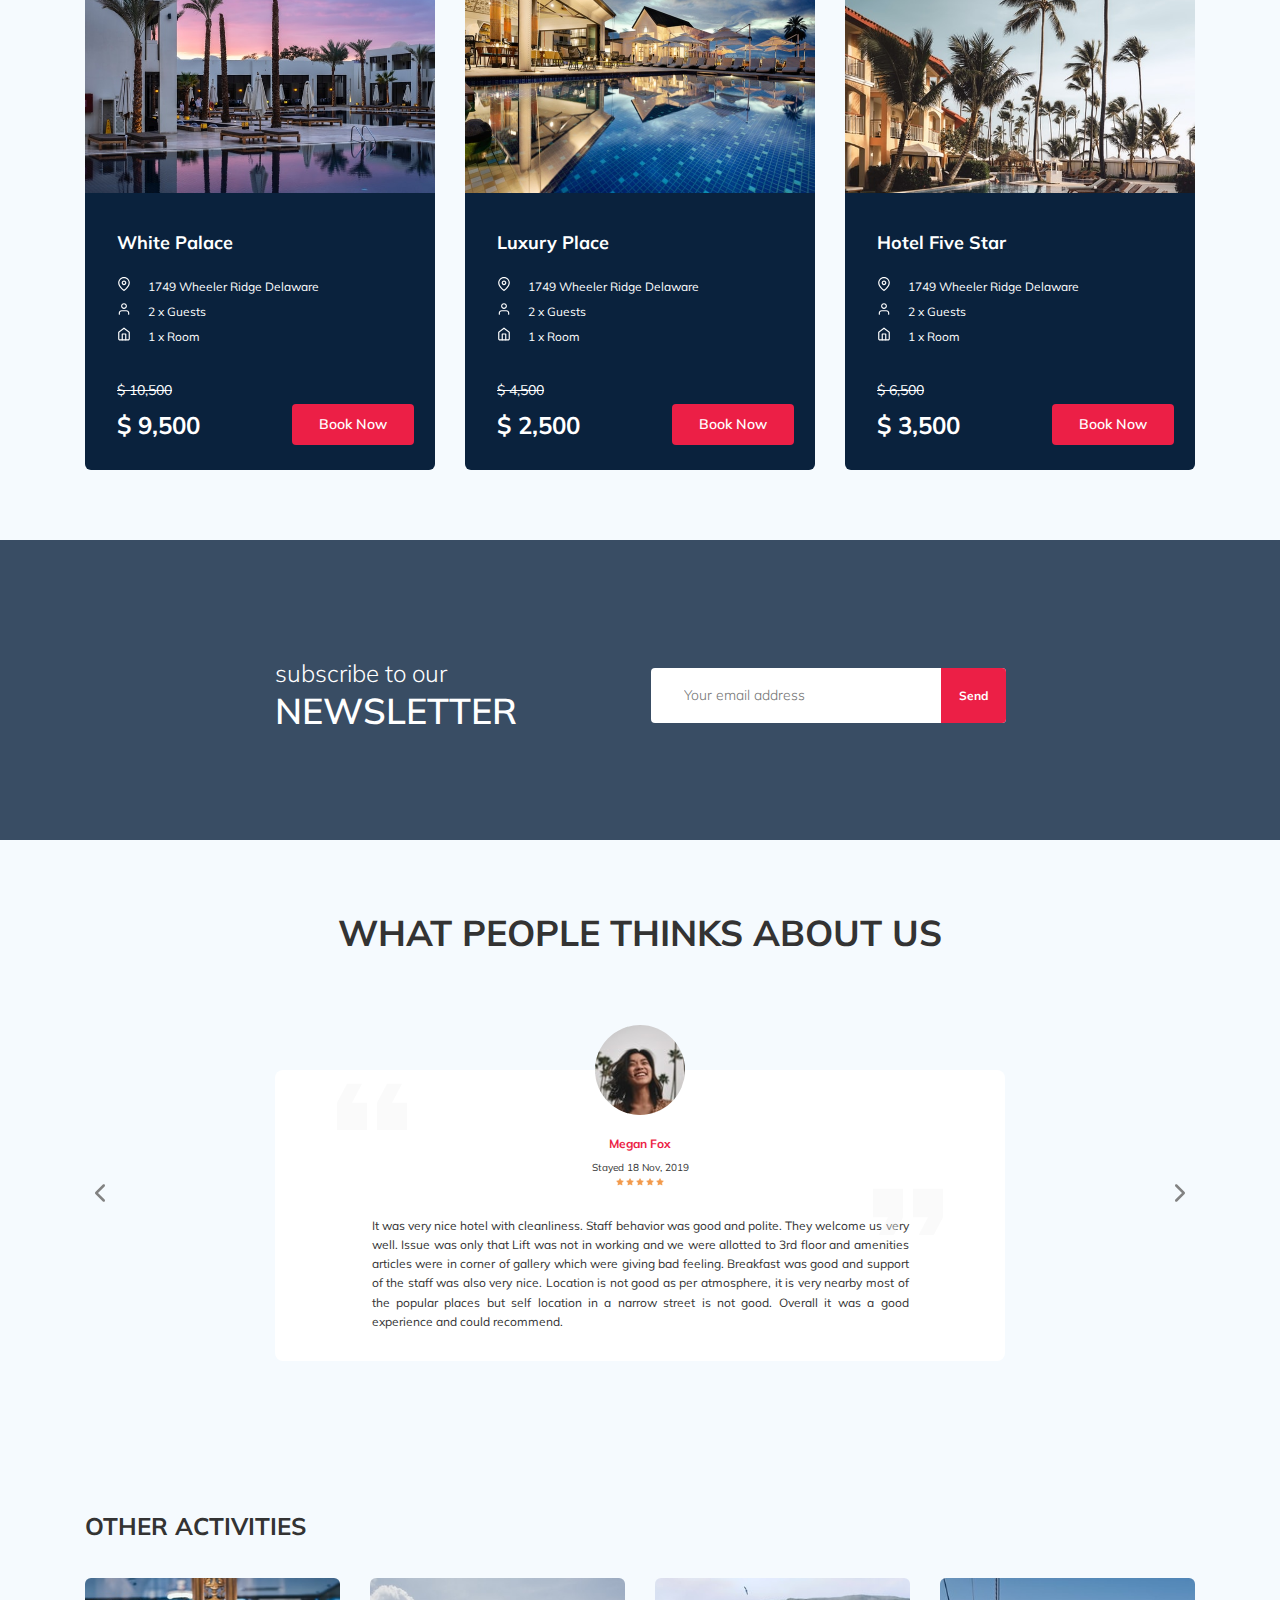
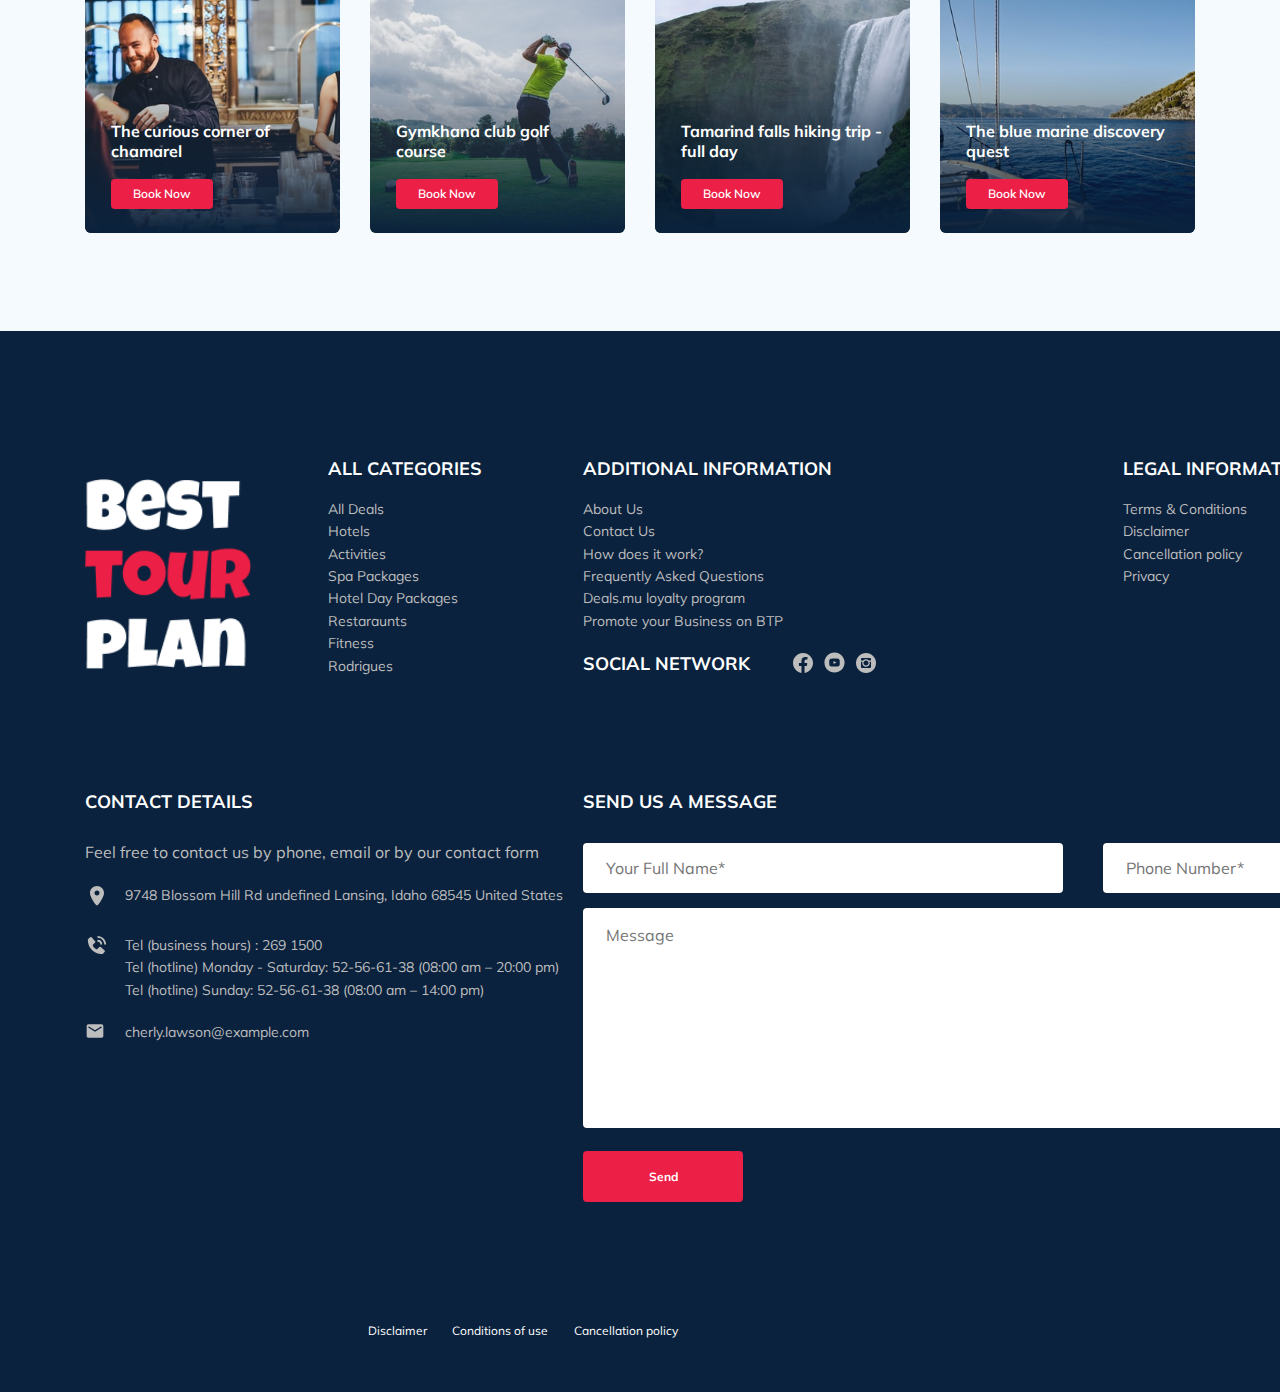
==== commit 038a1310: "nothing fixed" ====
--- a/index.html
+++ b/index.html
@@ -346,9 +346,9 @@
                 alt="image: Hotel photo"
                 class="packages__infocard-left__big-photo"
               />
-              <span class="packages__infocard-left__main-title"
-                >Flash Offer</span
-              >
+              <span class="packages__infocard-left__main-title"></span>
+                Flash Offer
+              </span>
             </div>
             <!-- /. hotel__infocard__left-->
             <div class="packages__infocard-right">
@@ -412,9 +412,9 @@
                 alt=""
                 class="packages__infocard-small__top-photo"
               />
-              <span class="packages__infocard-small__top-title"
-                >Flash Offer</span
-              >
+              <span class="packages__infocard-small__top-title">
+                Flash Offer
+              </span>
             </div>
             <div class="packages__infocard-small__bottom-half">
               <h2 class="packages__big-title">LUX* Belle Mare</h2>
@@ -463,9 +463,9 @@
                 alt=""
                 class="packages__infocard-small__top-photo"
               />
-              <span class="packages__infocard-small__top-title"
-                >Flash Offer</span
-              >
+              <span class="packages__infocard-small__top-title">
+                Flash Offer
+              </span>
             </div>
             <div class="packages__infocard-small__bottom-half">
               <h2 class="packages__big-title">White Palace</h2>
@@ -513,9 +513,9 @@
                 alt=""
                 class="packages__infocard-small__top-photo"
               />
-              <span class="packages__infocard-small__top-title"
-                >Flash Offer</span
-              >
+              <span class="packages__infocard-small__top-title">
+                Flash Offer
+              </span>
             </div>
             <div class="packages__infocard-small__bottom-half">
               <h2 class="packages__big-title">Luxury Place</h2>
@@ -563,9 +563,9 @@
                 alt=""
                 class="packages__infocard-small__top-photo"
               />
-              <span class="packages__infocard-small__top-title"
-                >Flash Offer</span
-              >
+              <span class="packages__infocard-small__top-title">
+                Flash Offer
+              </span>
             </div>
             <div class="packages__infocard-small__bottom-half">
               <h2 class="packages__big-title">Hotel Five Star</h2>
--- a/css/style.css
+++ b/css/style.css
@@ -16,6 +16,36 @@
 
 img {
   max-width: 100%;
+}
+
+.input {
+  background-color: #fff;
+  border-radius: 4px;
+  border: none;
+  padding: 0 23px;
+  height: 50px;
+}
+
+.message {
+  background-color: #fff;
+  border-radius: 4px;
+  padding: 18px 23px;
+  border: none;
+}
+
+.button {
+  min-width: 160px;
+  min-height: 50px;
+  padding: 18px;
+  font-style: normal;
+  font-weight: bold;
+  font-size: 12px;
+  line-height: 15px;
+  background-color: #EC1F46;
+  border: none;
+  border-radius: 4px;
+  color: #fff;
+  cursor: pointer;
 }
 
 /*! normalize.css v8.0.1 | MIT License | github.com/necolas/normalize.css */
@@ -1058,7 +1088,11 @@
   height: 100px;
 }
 
-.packages__infocard-left--title {
+.packages__infocard-left__big-photo {
+  min-width: 366px;
+}
+
+.packages__infocard-left__main-title {
   position: absolute;
   z-index: 2;
   left: 0;
@@ -1089,6 +1123,39 @@
   align-items: center;
 }
 
+.packages__infocard-list {
+  list-style-type: none;
+  padding: 0;
+  margin-top: 0;
+  margin-bottom: 37px;
+}
+
+.packages__infocard-list__mini-item {
+  margin-right: 14px;
+  font-style: normal;
+  font-weight: normal;
+  font-size: 12px;
+  line-height: 15px;
+}
+
+.packages__infocard-small__bottom-half {
+  padding: 30px 21px 25px 32px;
+}
+
+.packages__infocard-small__top-title {
+  position: absolute;
+  left: 0;
+  top: 26px;
+  background-color: #EC1F46;
+  color: #fff;
+  font-style: normal;
+  font-weight: 600;
+  font-size: 8px;
+  line-height: 10px;
+  padding: 4px 9px;
+  border-radius: 0 4px 4px 0;
+}
+
 .packages__new-price {
   display: inline-block;
   width: 55%;
@@ -1113,13 +1180,6 @@
   border-radius: 8px 0px 0px 8px;
 }
 
-.packages__infocard-list {
-  list-style-type: none;
-  padding: 0;
-  margin-top: 0;
-  margin-bottom: 37px;
-}
-
 .packages__infocard-item {
   font-style: normal;
   font-weight: normal;
@@ -1140,6 +1200,10 @@
   line-height: 19px;
 }
 
+.packages__infocard-right__top-rating {
+  min-width: 48px;
+}
+
 .packages__infocard-small {
   background-color: #0A223D;
   border-radius: 8px 8px 6px 6px;
@@ -1147,6 +1211,18 @@
   color: #fff;
 }
 
+.packages__infocard-small__top-photo {
+  width: 100%;
+  height: 250px;
+  object-fit: cover;
+  overflow: hidden;
+  border-radius: 8px 8px 0 0;
+}
+
+.packages__infocard-small__top-half {
+  position: relative;
+}
+
 .packages__old-price {
   display: inline-block;
   width: 100%;
@@ -1165,19 +1241,7 @@
   line-height: 30px;
 }
 
-.infocard__rating {
-  min-width: 48px;
-}
-
-.infocard__title {
-  margin: 5px 0 0 0;
-  font-style: normal;
-  font-weight: bold;
-  font-size: 18px;
-  line-height: 23px;
-}
-
-.infocard__text {
+.packages__text {
   width: 100%;
   font-style: normal;
   font-weight: normal;
@@ -1187,32 +1251,8 @@
   margin-bottom: 54px;
 }
 
-.infocard__item-icon {
-  margin-right: 14px;
-}
-
-.infocard__top {
-  position: relative;
-}
-
-.infocard__top-photo {
-  width: 100%;
-  height: 250px;
-  object-fit: cover;
-  overflow: hidden;
-  border-radius: 8px 8px 0 0;
-}
-
-.infocard__big-photo {
-  min-width: 366px;
-}
-
-.infocard__bottom {
-  padding: 30px 21px 25px 32px;
-}
-
-.infocard__bottom-title {
-  margin: 0;
+.packages__big-title {
+  margin: 5px 0 0 0;
   font-style: normal;
   font-weight: bold;
   font-size: 18px;
@@ -1220,18 +1260,21 @@
   margin-bottom: 23px;
 }
 
-.hotel-view__title {
-  position: absolute;
-  left: 0;
-  top: 26px;
-  background-color: #EC1F46;
-  color: #fff;
-  font-style: normal;
-  font-weight: 600;
-  font-size: 8px;
-  line-height: 10px;
-  padding: 4px 9px;
-  border-radius: 0 4px 4px 0;
+.packages__top {
+  position: relative;
+}
+
+.packages__top-title {
+  margin: 0;
+  font-style: normal;
+  font-weight: bold;
+  font-size: 18px;
+  line-height: 23px;
+  margin-bottom: 23px;
+}
+
+.packages__top__bottom-half {
+  padding: 30px 32px;
 }
 
 .footer {
@@ -1353,36 +1396,13 @@
 }
 
 .footer__input {
-  background-color: #fff;
-  border-radius: 4px;
-  border: none;
-  padding: 0 23px;
-  height: 50px;
   margin-bottom: 15px;
   flex-basis: 48%;
 }
 
 .footer__message {
-  background-color: #fff;
-  border-radius: 4px;
-  padding: 18px 23px;
-  border: none;
   flex-basis: 100%;
   margin-bottom: 23px;
-}
-
-.footer__button {
-  min-width: 160px;
-  min-height: 50px;
-  padding: 18px;
-  font-style: normal;
-  font-weight: bold;
-  font-size: 12px;
-  line-height: 15px;
-  background-color: #EC1F46;
-  border: none;
-  border-radius: 4px;
-  color: #fff;
 }
 
 .footer__info {
@@ -1427,6 +1447,81 @@
   color: #fff;
 }
 
+.modal__overlay {
+  position: fixed;
+  left: 0;
+  right: 0;
+  top: 0;
+  bottom: 0;
+  background-color: rgba(0, 143, 223, 0.39);
+  z-index: 100;
+  visibility: hidden;
+  opacity: 0;
+  transition: opacity 0,2s;
+}
+
+.modal__overlay--visible {
+  visibility: visible;
+  opacity: 1;
+}
+
+.modal__dialog {
+  max-width: 478px;
+  position: fixed;
+  top: 50%;
+  left: 50%;
+  padding: 33px 88px;
+  background-color: #0A223D;
+  transform: translate(-50%, -50%);
+  color: #fff;
+  border-radius: 8px;
+  z-index: 101;
+  visibility: hidden;
+  opacity: 0;
+  transition: opacity 0,2s;
+}
+
+.modal__dialog--visible {
+  visibility: visible;
+  opacity: 1;
+}
+
+.modal__close {
+  position: absolute;
+  right: 18px;
+  top: 17px;
+  cursor: pointer;
+}
+
+.modal__title {
+  font-style: normal;
+  font-weight: bold;
+  font-size: 18px;
+  line-height: 23px;
+  margin-bottom: 15px;
+  text-transform: uppercase;
+  text-align: center;
+}
+
+.modal__input {
+  width: 100%;
+  margin-bottom: 15px;
+}
+
+.modal__message {
+  width: 100%;
+  min-height: 123px;
+  margin-bottom: 15px;
+}
+
+.modal__info {
+  font-style: normal;
+  font-weight: bold;
+  font-size: 12px;
+  line-height: 15px;
+  color: #BDBDBD;
+}
+
 @media (max-width: 1200px) {
   .container {
     max-width: 960px;
@@ -1456,7 +1551,7 @@
     grid-gap: 30px;
     grid-auto-rows: minmax(40px, min-content);
   }
-  .infocard__big-photo {
+  .packages__infocard-left__big-photo {
     min-width: 475px;
   }
 }
@@ -1575,7 +1670,7 @@
   .packages__infocard-button {
     margin-top: 10px;
   }
-  .infocard__big-photo {
+  .packages__infocard-left__big-photo {
     min-width: 346px;
   }
 }
@@ -1670,6 +1765,7 @@
   }
   .booking {
     width: 100%;
+    margin-bottom: 15px;
   }
   .mymap {
     width: 100%;
@@ -1793,7 +1889,7 @@
   .packages__infocard-left {
     height: 250px;
   }
-  .infocard__big-photo {
+  .packages__infocard-left__big-photo {
     width: 100%;
     height: 250px;
     object-fit: cover;
